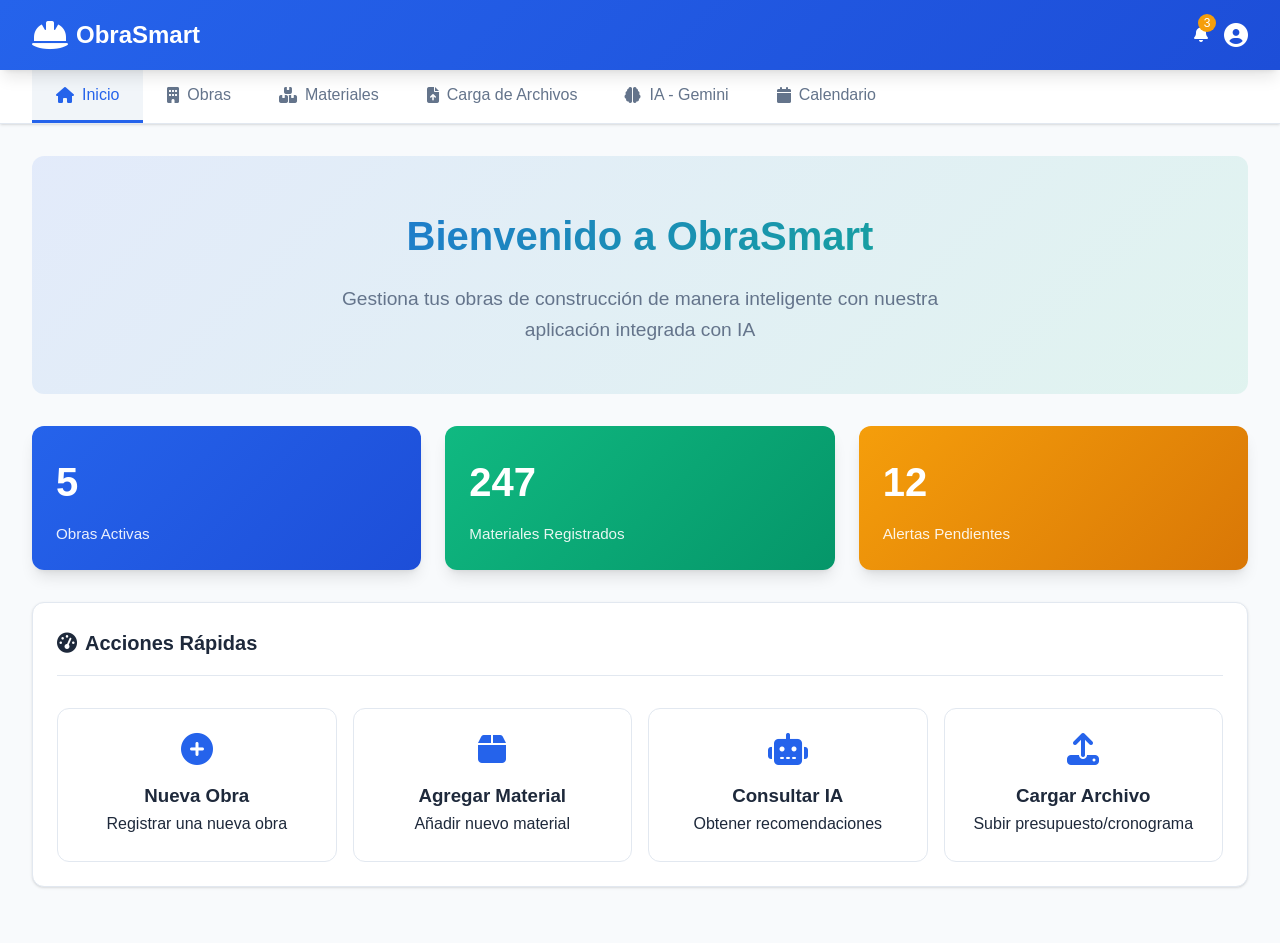
==== index.html @ e62ca856 "Maquetacion" ====
<!DOCTYPE html>
<html lang="es">
<head>
    <meta charset="UTF-8">
    <meta name="viewport" content="width=device-width, initial-scale=1.0">
    <title>ObraSmart - Gestión Inteligente de Inventario</title>
    <link href="https://cdnjs.cloudflare.com/ajax/libs/font-awesome/6.4.0/css/all.min.css" rel="stylesheet">
    <link rel="stylesheet" href="./style.css">
    <style>

    </style>
</head>
<body>
    <!-- Header -->
    <header class="header">
        <div class="header-content">
            <div class="logo">
                <i class="fas fa-hard-hat"></i>
                ObraSmart
            </div>
            <div class="user-menu">
                <div class="notification-badge">
                    <i class="fas fa-bell"></i>
                </div>
                <i class="fas fa-user-circle" style="font-size: 1.5rem;"></i>
            </div>
        </div>
    </header>

    <!-- Navigation -->
    <nav class="nav-container">
        <div class="nav-tabs">
            <button class="nav-tab active" data-tab="inicio">
                <i class="fas fa-home"></i>
                Inicio
            </button>
            <button class="nav-tab" data-tab="obras">
                <i class="fas fa-building"></i>
                Obras
            </button>
            <button class="nav-tab" data-tab="materiales">
                <i class="fas fa-boxes"></i>
                Materiales
            </button>
            <button class="nav-tab" data-tab="archivos">
                <i class="fas fa-file-upload"></i>
                Carga de Archivos
            </button>
            <button class="nav-tab" data-tab="ia">
                <i class="fas fa-brain"></i>
                IA - Gemini
            </button>
            <button class="nav-tab" data-tab="calendario">
                <i class="fas fa-calendar"></i>
                Calendario
            </button>
        </div>
    </nav>

    <!-- Main Content -->
    <main class="main-content">
        <!-- Inicio Tab -->
        <div id="inicio" class="tab-content active">
            <div class="welcome-section">
                <h1 class="welcome-title">Bienvenido a ObraSmart</h1>
                <p class="welcome-subtitle">
                    Gestiona tus obras de construcción de manera inteligente con nuestra aplicación integrada con IA
                </p>
            </div>

            <div class="dashboard-grid">
                <div class="stat-card">
                    <div class="stat-number">5</div>
                    <div class="stat-label">Obras Activas</div>
                </div>
                <div class="stat-card secondary">
                    <div class="stat-number">247</div>
                    <div class="stat-label">Materiales Registrados</div>
                </div>
                <div class="stat-card warning">
                    <div class="stat-number">12</div>
                    <div class="stat-label">Alertas Pendientes</div>
                </div>
            </div>

            <div class="card">
                <div class="card-header">
                    <h2 class="card-title">
                        <i class="fas fa-tachometer-alt"></i>
                        Acciones Rápidas
                    </h2>
                </div>
                <div class="quick-actions">
                    <div class="quick-action" data-action="nueva-obra">
                        <i class="fas fa-plus-circle"></i>
                        <h3>Nueva Obra</h3>
                        <p>Registrar una nueva obra</p>
                    </div>
                    <div class="quick-action" data-action="agregar-material">
                        <i class="fas fa-box"></i>
                        <h3>Agregar Material</h3>
                        <p>Añadir nuevo material</p>
                    </div>
                    <div class="quick-action" data-action="consultar-ia">
                        <i class="fas fa-robot"></i>
                        <h3>Consultar IA</h3>
                        <p>Obtener recomendaciones</p>
                    </div>
                    <div class="quick-action" data-action="cargar-archivo">
                        <i class="fas fa-upload"></i>
                        <h3>Cargar Archivo</h3>
                        <p>Subir presupuesto/cronograma</p>
                    </div>
                </div>
            </div>
        </div>

        <!-- Obras Tab -->
        <div id="obras" class="tab-content">
            <div class="card">
                <div class="card-header">
                    <h2 class="card-title">
                        <i class="fas fa-building"></i>
                        Gestión de Obras
                    </h2>
                    <button class="btn btn-primary">
                        <i class="fas fa-plus"></i>
                        Nueva Obra
                    </button>
                </div>
                
                <div class="form-grid">
                    <div class="form-group">
                        <label class="form-label">Código de Obra</label>
                        <input type="text" class="form-input" placeholder="OB-001">
                    </div>
                    <div class="form-group">
                        <label class="form-label">Nombre de la Obra</label>
                        <input type="text" class="form-input" placeholder="Torre Residencial Central">
                    </div>
                    <div class="form-group">
                        <label class="form-label">Objeto del Contrato</label>
                        <input type="text" class="form-input" placeholder="Construcción edificio residencial">
                    </div>
                    <div class="form-group">
                        <label class="form-label">Valor del Contrato</label>
                        <input type="number" class="form-input" placeholder="500000000">
                    </div>
                    <div class="form-group">
                        <label class="form-label">Duración (días)</label>
                        <input type="number" class="form-input" placeholder="365">
                    </div>
                    <div class="form-group">
                        <label class="form-label">Fecha de Inicio</label>
                        <input type="date" class="form-input">
                    </div>
                </div>

                <div class="table-container">
                    <table class="table">
                        <thead>
                            <tr>
                                <th>Código</th>
                                <th>Nombre</th>
                                <th>Valor</th>
                                <th>Progreso</th>
                                <th>Estado</th>
                                <th>Acciones</th>
                            </tr>
                        </thead>
                        <tbody>
                            <tr>
                                <td>OB-001</td>
                                <td>Torre Residencial Central</td>
                                <td>$500,000,000</td>
                                <td>
                                    <div class="progress-bar">
                                        <div class="progress-fill" style="width: 45%"></div>
                                    </div>
                                    45%
                                </td>
                                <td><span class="badge badge-success">Activa</span></td>
                                <td>
                                    <button class="btn btn-secondary">
                                        <i class="fas fa-eye"></i>
                                    </button>
                                    <button class="btn btn-secondary">
                                        <i class="fas fa-edit"></i>
                                    </button>
                                </td>
                            </tr>
                            <tr>
                                <td>OB-002</td>
                                <td>Centro Comercial Norte</td>
                                <td>$750,000,000</td>
                                <td>
                                    <div class="progress-bar">
                                        <div class="progress-fill" style="width: 78%"></div>
                                    </div>
                                    78%
                                </td>
                                <td><span class="badge badge-success">Activa</span></td>
                                <td>
                                    <button class="btn btn-secondary">
                                        <i class="fas fa-eye"></i>
                                    </button>
                                    <button class="btn btn-secondary">
                                        <i class="fas fa-edit"></i>
                                    </button>
                                </td>
                            </tr>
                        </tbody>
                    </table>
                </div>
            </div>
        </div>

        <!-- Materiales Tab -->
        <div id="materiales" class="tab-content">
            <div class="card">
                <div class="card-header">
                    <h2 class="card-title">
                        <i class="fas fa-boxes"></i>
                        Gestión de Materiales
                    </h2>
                    <button class="btn btn-primary">
                        <i class="fas fa-plus"></i>
                        Nuevo Material
                    </button>
                </div>

                <div class="form-grid">
                    <div class="form-group">
                        <label class="form-label">Código</label>
                        <input type="text" class="form-input" placeholder="MAT-001">
                    </div>
                    <div class="form-group">
                        <label class="form-label">Nombre del Material</label>
                        <input type="text" class="form-input" placeholder="Cemento Portland">
                    </div>
                    <div class="form-group">
                        <label class="form-label">Unidad de Medida</label>
                        <select class="form-input">
                            <option>Seleccionar unidad</option>
                            <option>kg</option>
                            <option>m³</option>
                            <option>m²</option>
                            <option>unidad</option>
                            <option>litro</option>
                        </select>
                    </div>
                    <div class="form-group">
                        <label class="form-label">Precio Unitario</label>
                        <input type="number" class="form-input" placeholder="25000">
                    </div>
                </div>

                <div class="table-container">
                    <table class="table">
                        <thead>
                            <tr>
                                <th>Código</th>
                                <th>Nombre</th>
                                <th>Unidad</th>
                                <th>Precio Unitario</th>
                                <th>Stock</th>
                                <th>Acciones</th>
                            </tr>
                        </thead>
                        <tbody>
                            <tr>
                                <td>MAT-001</td>
                                <td>Cemento Portland</td>
                                <td>kg</td>
                                <td>$25,000</td>
                                <td>500 kg</td>
                                <td>
                                    <button class="btn btn-secondary">
                                        <i class="fas fa-edit"></i>
                                    </button>
                                    <button class="btn btn-secondary">
                                        <i class="fas fa-trash"></i>
                                    </button>
                                </td>
                            </tr>
                            <tr>
                                <td>MAT-002</td>
                                <td>Varilla #4</td>
                                <td>unidad</td>
                                <td>$15,000</td>
                                <td>200 und</td>
                                <td>
                                    <button class="btn btn-secondary">
                                        <i class="fas fa-edit"></i>
                                    </button>
                                    <button class="btn btn-secondary">
                                        <i class="fas fa-trash"></i>
                                    </button>
                                </td>
                            </tr>
                        </tbody>
                    </table>
                </div>
            </div>
        </div>

        <!-- Carga de Archivos Tab -->
        <div id="archivos" class="tab-content">
            <div class="card">
                <div class="card-header">
                    <h2 class="card-title">
                        <i class="fas fa-file-upload"></i>
                        Carga de Archivos
                    </h2>
                </div>

                <div class="form-grid">
                    <div class="card">
                        <h3>Presupuesto</h3>
                        <div class="upload-area" id="presupuesto-upload">
                            <i class="fas fa-file-excel upload-icon"></i>
                            <p>Arrastra aquí tu archivo de presupuesto (Excel/PDF)</p>
                            <p style="font-size: 0.875rem; color: var(--text-secondary);">
                                o haz clic para seleccionar
                            </p>
                            <input type="file" id="presupuesto-file" style="display: none;" accept=".xlsx,.xls,.pdf">
                        </div>
                    </div>

                    <div class="card">
                        <h3>Programación de Actividades</h3>
                        <div class="upload-area" id="programacion-upload">
                            <i class="fas fa-file-alt upload-icon"></i>
                            <p>Arrastra aquí tu cronograma (Excel/PDF)</p>
                            <p style="font-size: 0.875rem; color: var(--text-secondary);">
                                o haz clic para seleccionar
                            </p>
                            <input type="file" id="programacion-file" style="display: none;" accept=".xlsx,.xls,.pdf">
                        </div>
                    </div>
                </div>

                <div class="card">
                    <h3>Archivos Cargados</h3>
                    <div class="table-container">
                        <table class="table">
                            <thead>
                                <tr>
                                    <th>Nombre del Archivo</th>
                                    <th>Tipo</th>
                                    <th>Fecha de Carga</th>
                                    <th>Estado</th>
                                    <th>Acciones</th>
                                </tr>
                            </thead>
                            <tbody>
                                <tr>
                                    <td>presupuesto_torre_central.xlsx</td>
                                    <td>Presupuesto</td>
                                    <td>2025-06-08</td>
                                    <td><span class="badge badge-success">Procesado</span></td>
                                    <td>
                                        <button class="btn btn-secondary">
                                            <i class="fas fa-download"></i>
                                        </button>
                                        <button class="btn btn-secondary">
                                            <i class="fas fa-eye"></i>
                                        </button>
                                    </td>
                                </tr>
                            </tbody>
                        </table>
                    </div>
                </div>
            </div>
        </div>

        <!-- IA Tab -->
        <div id="ia" class="tab-content">
            <div class="card">
                <div class="card-header">
                    <h2 class="card-title">
                        <i class="fas fa-brain"></i>
                        Asistente IA - Gemini
                    </h2>
                </div>

                <div class="form-grid">
                    <div class="card">
                        <h3>Análisis de Presupuesto</h3>
                        <p>La IA analizará tu presupuesto y detectará posibles inconsistencias o mejoras.</p>
                        <button class="btn btn-primary">
                            <i class="fas fa-chart-line"></i>
                            Analizar Presupuesto
                        </button>
                    </div>

                    <div class="card">
                        <h3>Asistente de Logística</h3>
                        <p>Obtén recomendaciones sobre pedidos y gestión de materiales.</p>
                        <button class="btn btn-success">
                            <i class="fas fa-truck"></i>
                            Consultar Logística
                        </button>
                    </div>

                    <div class="card">
                        <h3>Análisis de Riesgos</h3>
                        <p>Identifica posibles riesgos en la programación de tu obra.</p>
<button class="btn btn-warning">
                            <i class="fas fa-exclamation-triangle"></i>
                            Analizar Riesgos
                        </button>
                    </div>
                </div>

                <div class="card">
                    <h3>Chat con IA</h3>
                    <div class="chat-container">
                        <div class="chat-messages" id="chatMessages">
                            <div style="padding: 1rem; text-align: center; color: var(--text-secondary);">
                                ¡Hola! Soy tu asistente de IA. Puedo ayudarte con análisis de presupuestos, 
                                recomendaciones de materiales, optimización de cronogramas y mucho más.
                                ¿En qué puedo ayudarte hoy?
                            </div>
                        </div>
                        <div class="chat-input-container">
                            <input type="text" class="form-input chat-input" 
                                   placeholder="Escribe tu consulta aquí..." 
                                   id="chatInput">
                            <button class="btn btn-primary" id="sendChat">
                                <i class="fas fa-paper-plane"></i>
                            </button>
                        </div>
                    </div>
                </div>
            </div>
        </div>

        <!-- Calendario Tab -->
        <div id="calendario" class="tab-content">
            <div class="card">
                <div class="card-header">
                    <h2 class="card-title">
                        <i class="fas fa-calendar"></i>
                        Calendario de Obras
                    </h2>
                    <div>
                        <button class="btn btn-secondary" id="prevMonth">
                            <i class="fas fa-chevron-left"></i>
                        </button>
                        <span id="currentMonth" style="margin: 0 1rem; font-weight: bold;">
                            Junio 2025
                        </span>
                        <button class="btn btn-secondary" id="nextMonth">
                            <i class="fas fa-chevron-right"></i>
                        </button>
                    </div>
                </div>

                <div class="calendar-grid" id="calendarGrid">
                    <!-- El calendario se generará dinámicamente con JavaScript -->
                </div>

                <div class="card" style="margin-top: 1.5rem;">
                    <h3>Eventos Próximos</h3>
                    <div class="table-container">
                        <table class="table">
                            <thead>
                                <tr>
                                    <th>Fecha</th>
                                    <th>Evento</th>
                                    <th>Obra</th>
                                    <th>Tipo</th>
                                </tr>
                            </thead>
                            <tbody>
                                <tr>
                                    <td>12 Jun 2025</td>
                                    <td>Entrega de materiales</td>
                                    <td>Torre Residencial</td>
                                    <td><span class="badge badge-success">Entrega</span></td>
                                </tr>
                                <tr>
                                    <td>15 Jun 2025</td>
                                    <td>Revisión de calidad</td>
                                    <td>Centro Comercial</td>
                                    <td><span class="badge badge-warning">Inspección</span></td>
                                </tr>
                            </tbody>
                        </table>
                    </div>
                </div>
            </div>
        </div>
    </main>

    <script>
    </script>
</body>
</html>
---- style.css ----
* {
            margin: 0;
            padding: 0;
            box-sizing: border-box;
        }

        :root {
            --primary-color: #2563eb;
            --primary-dark: #1d4ed8;
            --secondary-color: #f59e0b;
            --accent-color: #10b981;
            --background: #f8fafc;
            --surface: #ffffff;
            --surface-hover: #f1f5f9;
            --text-primary: #1e293b;
            --text-secondary: #64748b;
            --border: #e2e8f0;
            --shadow: 0 1px 3px 0 rgb(0 0 0 / 0.1), 0 1px 2px -1px rgb(0 0 0 / 0.1);
            --shadow-lg: 0 10px 15px -3px rgb(0 0 0 / 0.1), 0 4px 6px -4px rgb(0 0 0 / 0.1);
        }

        body {
            font-family: 'Segoe UI', Tahoma, Geneva, Verdana, sans-serif;
            background: var(--background);
            color: var(--text-primary);
            line-height: 1.6;
        }

        /* Header */
        .header {
            background: linear-gradient(135deg, var(--primary-color), var(--primary-dark));
            color: white;
            padding: 1rem 2rem;
            box-shadow: var(--shadow-lg);
            position: sticky;
            top: 0;
            z-index: 100;
        }

        .header-content {
            max-width: 1400px;
            margin: 0 auto;
            display: flex;
            justify-content: space-between;
            align-items: center;
        }

        .logo {
            display: flex;
            align-items: center;
            font-size: 1.5rem;
            font-weight: bold;
        }

        .logo i {
            margin-right: 0.5rem;
            font-size: 2rem;
        }

        .user-menu {
            display: flex;
            align-items: center;
            gap: 1rem;
        }

        .notification-badge {
            position: relative;
            cursor: pointer;
        }

        .notification-badge::after {
            content: '3';
            position: absolute;
            top: -8px;
            right: -8px;
            background: var(--secondary-color);
            color: white;
            border-radius: 50%;
            width: 18px;
            height: 18px;
            font-size: 0.75rem;
            display: flex;
            align-items: center;
            justify-content: center;
        }

        /* Navigation */
        .nav-container {
            background: var(--surface);
            border-bottom: 1px solid var(--border);
            padding: 0 2rem;
            box-shadow: var(--shadow);
        }

        .nav-tabs {
            max-width: 1400px;
            margin: 0 auto;
            display: flex;
            gap: 0;
        }

        .nav-tab {
            padding: 1rem 1.5rem;
            background: none;
            border: none;
            cursor: pointer;
            font-size: 1rem;
            color: var(--text-secondary);
            border-bottom: 3px solid transparent;
            transition: all 0.3s ease;
            display: flex;
            align-items: center;
            gap: 0.5rem;
        }

        .nav-tab:hover {
            background: var(--surface-hover);
            color: var(--primary-color);
        }

        .nav-tab.active {
            color: var(--primary-color);
            border-bottom-color: var(--primary-color);
            background: var(--surface-hover);
        }

        /* Main Content */
        .main-content {
            max-width: 1400px;
            margin: 0 auto;
            padding: 2rem;
        }

        .tab-content {
            display: none;
            animation: fadeIn 0.3s ease-in;
        }

        .tab-content.active {
            display: block;
        }

        @keyframes fadeIn {
            from { opacity: 0; transform: translateY(10px); }
            to { opacity: 1; transform: translateY(0); }
        }

        .card {
            background: var(--surface);
            border-radius: 12px;
            padding: 1.5rem;
            box-shadow: var(--shadow);
            border: 1px solid var(--border);
            margin-bottom: 1.5rem;
        }

        .card-header {
            display: flex;
            justify-content: between;
            align-items: center;
            margin-bottom: 1rem;
            padding-bottom: 1rem;
            border-bottom: 1px solid var(--border);
        }

        .card-title {
            font-size: 1.25rem;
            font-weight: 600;
            color: var(--text-primary);
            display: flex;
            align-items: center;
            gap: 0.5rem;
        }

        .dashboard-grid {
            display: grid;
            grid-template-columns: repeat(auto-fit, minmax(300px, 1fr));
            gap: 1.5rem;
            margin-bottom: 2rem;
        }

        .stat-card {
            background: linear-gradient(135deg, var(--primary-color), var(--primary-dark));
            color: white;
            border-radius: 12px;
            padding: 1.5rem;
            box-shadow: var(--shadow-lg);
        }

        .stat-card.secondary {
            background: linear-gradient(135deg, var(--accent-color), #059669);
        }

        .stat-card.warning {
            background: linear-gradient(135deg, var(--secondary-color), #d97706);
        }

        .stat-number {
            font-size: 2.5rem;
            font-weight: bold;
            margin-bottom: 0.5rem;
        }

        .stat-label {
            opacity: 0.9;
            font-size: 0.95rem;
        }

        .form-grid {
            display: grid;
            grid-template-columns: repeat(auto-fit, minmax(250px, 1fr));
            gap: 1rem;
            margin-bottom: 1.5rem;
        }

        .form-group {
            margin-bottom: 1rem;
        }

        .form-label {
            display: block;
            margin-bottom: 0.5rem;
            font-weight: 500;
            color: var(--text-primary);
        }

        .form-input {
            width: 100%;
            padding: 0.75rem;
            border: 1px solid var(--border);
            border-radius: 8px;
            font-size: 1rem;
            transition: border-color 0.3s ease;
        }

        .form-input:focus {
            outline: none;
            border-color: var(--primary-color);
            box-shadow: 0 0 0 3px rgba(37, 99, 235, 0.1);
        }

        .btn {
            padding: 0.75rem 1.5rem;
            border: none;
            border-radius: 8px;
            font-size: 1rem;
            font-weight: 500;
            cursor: pointer;
            transition: all 0.3s ease;
            display: inline-flex;
            align-items: center;
            gap: 0.5rem;
        }

        .btn-primary {
            background: var(--primary-color);
            color: white;
        }

        .btn-primary:hover {
            background: var(--primary-dark);
            transform: translateY(-1px);
            box-shadow: var(--shadow-lg);
        }

        .btn-secondary {
            background: var(--surface);
            color: var(--text-primary);
            border: 1px solid var(--border);
        }

        .btn-secondary:hover {
            background: var(--surface-hover);
        }

        .btn-success {
            background: var(--accent-color);
            color: white;
        }

        .btn-warning {
            background: var(--secondary-color);
            color: white;
        }

        .table-container {
            overflow-x: auto;
            border-radius: 8px;
            border: 1px solid var(--border);
        }

        .table {
            width: 100%;
            border-collapse: collapse;
            background: var(--surface);
        }

        .table th,
        .table td {
            padding: 1rem;
            text-align: left;
            border-bottom: 1px solid var(--border);
        }

        .table th {
            background: var(--surface-hover);
            font-weight: 600;
            color: var(--text-primary);
        }

        .table tbody tr:hover {
            background: var(--surface-hover);
        }

        .upload-area {
            border: 2px dashed var(--border);
            border-radius: 8px;
            padding: 2rem;
            text-align: center;
            background: var(--surface-hover);
            transition: all 0.3s ease;
            cursor: pointer;
        }

        .upload-area:hover {
            border-color: var(--primary-color);
            background: rgba(37, 99, 235, 0.05);
        }

        .upload-icon {
            font-size: 3rem;
            color: var(--text-secondary);
            margin-bottom: 1rem;
        }

        .chat-container {
            height: 400px;
            display: flex;
            flex-direction: column;
        }

        .chat-messages {
            flex: 1;
            overflow-y: auto;
            padding: 1rem;
            background: var(--surface-hover);
            border-radius: 8px;
            margin-bottom: 1rem;
        }

        .chat-input-container {
            display: flex;
            gap: 0.5rem;
        }

        .chat-input {
            flex: 1;
        }

        .progress-bar {
            width: 100%;
            height: 8px;
            background: var(--border);
            border-radius: 4px;
            overflow: hidden;
            margin: 0.5rem 0;
        }

        .progress-fill {
            height: 100%;
            background: var(--primary-color);
            transition: width 0.3s ease;
        }

        .calendar-grid {
            display: grid;
            grid-template-columns: repeat(7, 1fr);
            gap: 1px;
            background: var(--border);
            border-radius: 8px;
            overflow: hidden;
        }

        .calendar-day {
            background: var(--surface);
            padding: 0.75rem;
            min-height: 80px;
            display: flex;
            flex-direction: column;
            font-size: 0.875rem;
        }

        .calendar-day.other-month {
            background: var(--surface-hover);
            color: var(--text-secondary);
        }

        .calendar-day.today {
            background: var(--primary-color);
            color: white;
        }

        @media (max-width: 768px) {
            .header-content {
                flex-direction: column;
                gap: 1rem;
            }

            .nav-tabs {
                flex-wrap: wrap;
            }

            .main-content {
                padding: 1rem;
            }

            .dashboard-grid {
                grid-template-columns: 1fr;
            }

            .form-grid {
                grid-template-columns: 1fr;
            }
        }

        .welcome-section {
            text-align: center;
            padding: 3rem 0;
            background: linear-gradient(135deg, rgba(37, 99, 235, 0.1), rgba(16, 185, 129, 0.1));
            border-radius: 12px;
            margin-bottom: 2rem;
        }

        .welcome-title {
            font-size: 2.5rem;
            font-weight: bold;
            margin-bottom: 1rem;
            background: linear-gradient(135deg, var(--primary-color), var(--accent-color));
            -webkit-background-clip: text;
            -webkit-text-fill-color: transparent;
            background-clip: text;
        }

        .welcome-subtitle {
            font-size: 1.2rem;
            color: var(--text-secondary);
            max-width: 600px;
            margin: 0 auto;
        }

        .quick-actions {
            display: grid;
            grid-template-columns: repeat(auto-fit, minmax(200px, 1fr));
            gap: 1rem;
            margin-top: 2rem;
        }

        .quick-action {
            background: var(--surface);
            border: 1px solid var(--border);
            border-radius: 12px;
            padding: 1.5rem;
            text-align: center;
            cursor: pointer;
            transition: all 0.3s ease;
        }

        .quick-action:hover {
            transform: translateY(-2px);
            box-shadow: var(--shadow-lg);
            border-color: var(--primary-color);
        }

        .quick-action i {
            font-size: 2rem;
            color: var(--primary-color);
            margin-bottom: 1rem;
        }
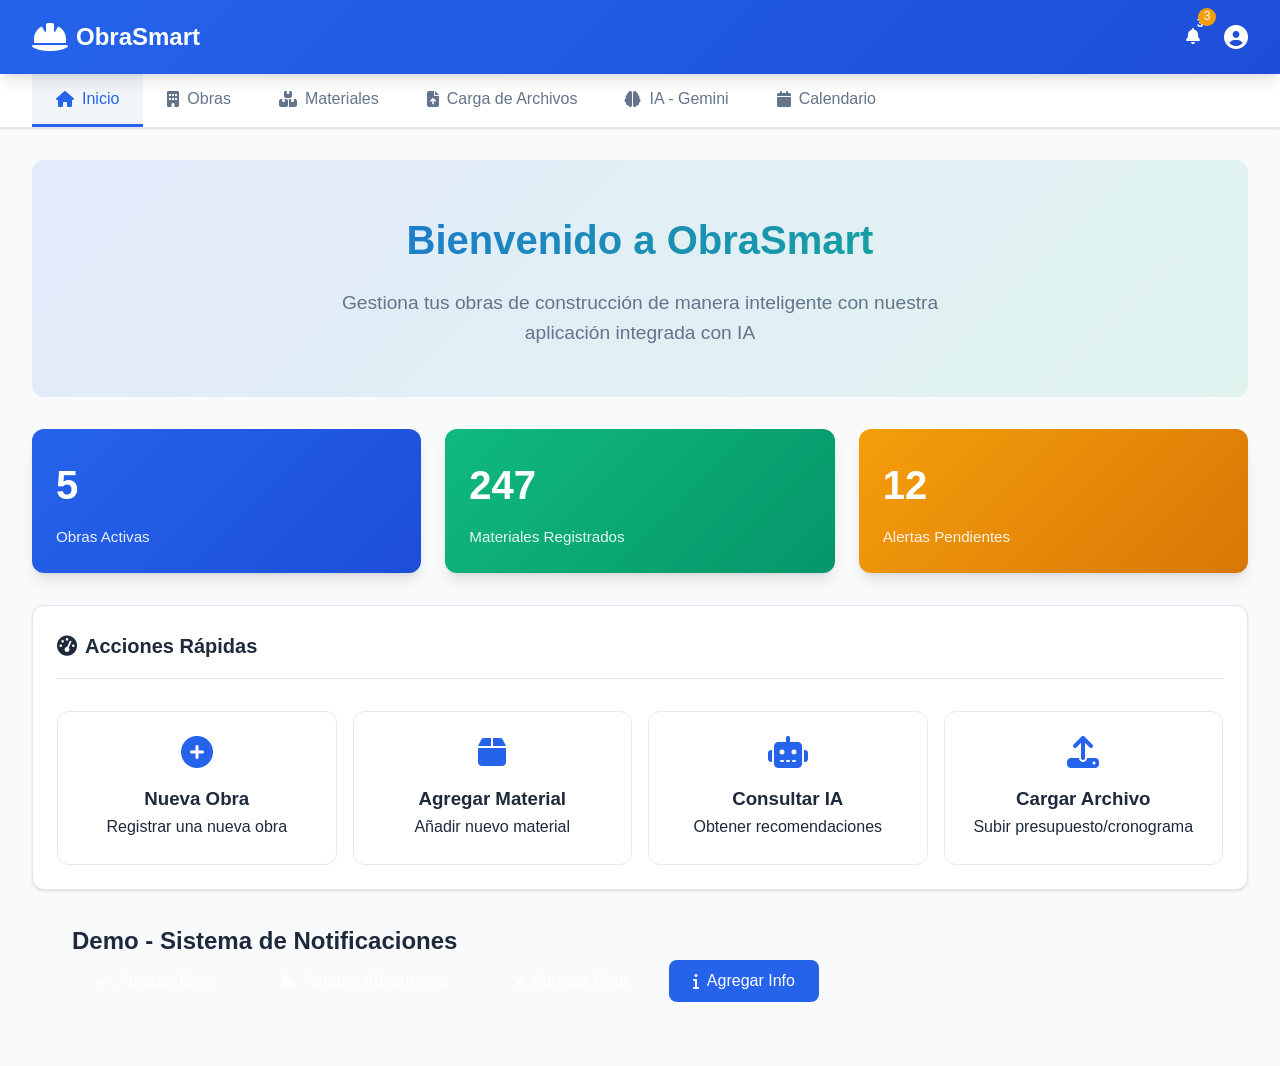
==== commit d1e615d2: "Implementando DataStorage" ====
--- a/index.html
+++ b/index.html
@@ -19,8 +19,42 @@
                 ObraSmart
             </div>
             <div class="user-menu">
-                <div class="notification-badge">
-                    <i class="fas fa-bell"></i>
+                <div class="notification-container">
+                    <div class="notification-badge" id="notificationBadge">
+                        <i class="fas fa-bell"></i>
+                        <div class="notification-count" id="notificationCount">3</div>
+                    </div>
+                    
+                    <!-- Panel de Notificaciones -->
+                    <div class="notification-panel" id="notificationPanel">
+                        <div class="notification-header">
+                            <div class="notification-title">Notificaciones</div>
+                            <div class="notification-actions">
+                                <button class="btn-icon" id="markAllRead" title="Marcar todas como leídas">
+                                    <i class="fas fa-check-double"></i>
+                                </button>
+                                <button class="btn-icon" id="clearAll" title="Limpiar todas">
+                                    <i class="fas fa-trash"></i>
+                                </button>
+                            </div>
+                        </div>
+                        
+                        <div class="notification-filters">
+                            <div class="filter-chip active" data-filter="all">Todas</div>
+                            <div class="filter-chip" data-filter="unread">Sin leer</div>
+                            <div class="filter-chip" data-filter="success">Éxito</div>
+                            <div class="filter-chip" data-filter="warning">Advertencias</div>
+                            <div class="filter-chip" data-filter="error">Errores</div>
+                        </div>
+                        
+                        <div class="notification-list" id="notificationList">
+                            <!-- Las notificaciones se cargarán aquí dinámicamente -->
+                        </div>
+                        
+                        <div class="notification-footer">
+                            <button class="btn-link" id="viewHistory">Ver historial completo</button>
+                        </div>
+                    </div>
                 </div>
                 <i class="fas fa-user-circle" style="font-size: 1.5rem;"></i>
             </div>
@@ -493,9 +527,26 @@
                 </div>
             </div>
         </div>
+            <div class="demo-container">
+        <h2>Demo - Sistema de Notificaciones</h2>
+        <div class="demo-actions">
+            <button class="btn btn-success" onclick="addNotification('success')">
+                <i class="fas fa-check"></i> Agregar Éxito
+            </button>
+            <button class="btn btn-warning" onclick="addNotification('warning')">
+                <i class="fas fa-exclamation-triangle"></i> Agregar Advertencia
+            </button>
+            <button class="btn btn-danger" onclick="addNotification('error')">
+                <i class="fas fa-times"></i> Agregar Error
+            </button>
+            <button class="btn btn-primary" onclick="addNotification('info')">
+                <i class="fas fa-info"></i> Agregar Info
+            </button>
+        </div>
+    </div>
     </main>
 
-    <script>
+    <script src="app.js">
     </script>
 </body>
 </html>
--- a/style.css
+++ b/style.css
@@ -475,4 +475,324 @@
             font-size: 2rem;
             color: var(--primary-color);
             margin-bottom: 1rem;
+        }
+        .notification-container {
+            position: relative;
+        }
+
+        .notification-badge {
+            position: relative;
+            cursor: pointer;
+            padding: 0.5rem;
+            border-radius: 50%;
+            transition: background-color 0.3s ease;
+        }
+
+        .notification-badge:hover {
+            background-color: rgba(255, 255, 255, 0.1);
+        }
+
+        .notification-count {
+            position: absolute;
+            top: -2px;
+            right: -2px;
+            background: var(--error-color);
+            color: white;
+            border-radius: 50%;
+            width: 20px;
+            height: 20px;
+            font-size: 0.75rem;
+            display: flex;
+            align-items: center;
+            justify-content: center;
+            font-weight: bold;
+            min-width: 20px;
+            animation: pulse 2s infinite;
+        }
+
+        @keyframes pulse {
+            0% { transform: scale(1); }
+            50% { transform: scale(1.1); }
+            100% { transform: scale(1); }
+        }
+
+        .notification-count.hidden {
+            display: none;
+        }
+
+        /* Panel de Notificaciones */
+        .notification-panel {
+            position: absolute;
+            top: 100%;
+            right: 0;
+            width: 400px;
+            max-height: 500px;
+            background: var(--surface);
+            border-radius: 12px;
+            box-shadow: var(--shadow-lg);
+            border: 1px solid var(--border);
+            z-index: 1000;
+            opacity: 0;
+            visibility: hidden;
+            transform: translateY(-10px);
+            transition: all 0.3s ease;
+            margin-top: 0.5rem;
+        }
+
+        .notification-panel.show {
+            opacity: 1;
+            visibility: visible;
+            transform: translateY(0);
+        }
+
+        .notification-header {
+            padding: 1rem 1.5rem;
+            border-bottom: 1px solid var(--border);
+            display: flex;
+            justify-content: space-between;
+            align-items: center;
+        }
+
+        .notification-title {
+            font-size: 1.1rem;
+            font-weight: 600;
+            color: var(--text-primary);
+        }
+
+        .notification-actions {
+            display: flex;
+            gap: 0.5rem;
+        }
+
+        .btn-icon {
+            padding: 0.5rem;
+            background: none;
+            border: none;
+            border-radius: 6px;
+            cursor: pointer;
+            color: var(--text-secondary);
+            transition: all 0.3s ease;
+        }
+
+        .btn-icon:hover {
+            background: var(--surface-hover);
+            color: var(--primary-color);
+        }
+
+        .notification-list {
+            max-height: 400px;
+            overflow-y: auto;
+        }
+
+        .notification-item {
+            padding: 1rem 1.5rem;
+            border-bottom: 1px solid var(--border);
+            cursor: pointer;
+            transition: background-color 0.3s ease;
+            position: relative;
+        }
+
+        .notification-item:hover {
+            background: var(--surface-hover);
+        }
+
+        .notification-item:last-child {
+            border-bottom: none;
+        }
+
+        .notification-item.unread {
+            background: rgba(37, 99, 235, 0.05);
+            border-left: 4px solid var(--primary-color);
+        }
+
+        .notification-content {
+            display: flex;
+            align-items: flex-start;
+            gap: 1rem;
+        }
+
+        .notification-icon {
+            width: 40px;
+            height: 40px;
+            border-radius: 50%;
+            display: flex;
+            align-items: center;
+            justify-content: center;
+            flex-shrink: 0;
+        }
+
+        .notification-icon.success {
+            background: rgba(16, 185, 129, 0.1);
+            color: var(--success-color);
+        }
+
+        .notification-icon.warning {
+            background: rgba(245, 158, 11, 0.1);
+            color: var(--warning-color);
+        }
+
+        .notification-icon.error {
+            background: rgba(239, 68, 68, 0.1);
+            color: var(--error-color);
+        }
+
+        .notification-icon.info {
+            background: rgba(59, 130, 246, 0.1);
+            color: var(--info-color);
+        }
+
+        .notification-details {
+            flex: 1;
+        }
+
+        .notification-message {
+            font-weight: 500;
+            color: var(--text-primary);
+            margin-bottom: 0.25rem;
+        }
+
+        .notification-description {
+            font-size: 0.875rem;
+            color: var(--text-secondary);
+            margin-bottom: 0.5rem;
+        }
+
+        .notification-meta {
+            display: flex;
+            justify-content: space-between;
+            align-items: center;
+            font-size: 0.75rem;
+            color: var(--text-secondary);
+        }
+
+        .notification-time {
+            display: flex;
+            align-items: center;
+            gap: 0.25rem;
+        }
+
+        .notification-footer {
+            padding: 1rem 1.5rem;
+            border-top: 1px solid var(--border);
+            text-align: center;
+        }
+
+        .btn-link {
+            background: none;
+            border: none;
+            color: var(--primary-color);
+            cursor: pointer;
+            font-size: 0.875rem;
+            text-decoration: none;
+            padding: 0.5rem 1rem;
+            border-radius: 6px;
+            transition: background-color 0.3s ease;
+        }
+
+        .btn-link:hover {
+            background: var(--surface-hover);
+        }
+
+        .empty-state {
+            text-align: center;
+            padding: 3rem 1.5rem;
+            color: var(--text-secondary);
+        }
+
+        .empty-state i {
+            font-size: 3rem;
+            margin-bottom: 1rem;
+            opacity: 0.5;
+        }
+
+        /* Filtros */
+        .notification-filters {
+            padding: 1rem 1.5rem;
+            border-bottom: 1px solid var(--border);
+            display: flex;
+            gap: 0.5rem;
+            flex-wrap: wrap;
+        }
+
+        .filter-chip {
+            padding: 0.375rem 0.75rem;
+            background: var(--surface-hover);
+            border: 1px solid var(--border);
+            border-radius: 20px;
+            font-size: 0.75rem;
+            cursor: pointer;
+            transition: all 0.3s ease;
+        }
+
+        .filter-chip:hover {
+            background: var(--primary-color);
+            color: white;
+            border-color: var(--primary-color);
+        }
+
+        .filter-chip.active {
+            background: var(--primary-color);
+            color: white;
+            border-color: var(--primary-color);
+        }
+
+        /* Responsive */
+        @media (max-width: 768px) {
+            .notification-panel {
+                width: 350px;
+                right: -50px;
+            }
+        }
+
+        @media (max-width: 480px) {
+            .notification-panel {
+                width: 300px;
+                right: -100px;
+            }
+        }
+
+        /* Demo styles */
+        .demo-container {
+            max-width: 1200px;
+            margin: 2rem auto;
+            padding: 0 2rem;
+        }
+
+        .demo-actions {
+            display: flex;
+            gap: 1rem;
+            margin-bottom: 2rem;
+        }
+
+        .btn {
+            padding: 0.75rem 1.5rem;
+            border: none;
+            border-radius: 8px;
+            font-size: 1rem;
+            font-weight: 500;
+            cursor: pointer;
+            transition: all 0.3s ease;
+            display: inline-flex;
+            align-items: center;
+            gap: 0.5rem;
+        }
+
+        .btn-primary {
+            background: var(--primary-color);
+            color: white;
+        }
+
+        .btn-success {
+            background: var(--success-color);
+            color: white;
+        }
+
+        .btn-warning {
+            background: var(--warning-color);
+            color: white;
+        }
+
+        .btn-danger {
+            background: var(--error-color);
+            color: white;
         }
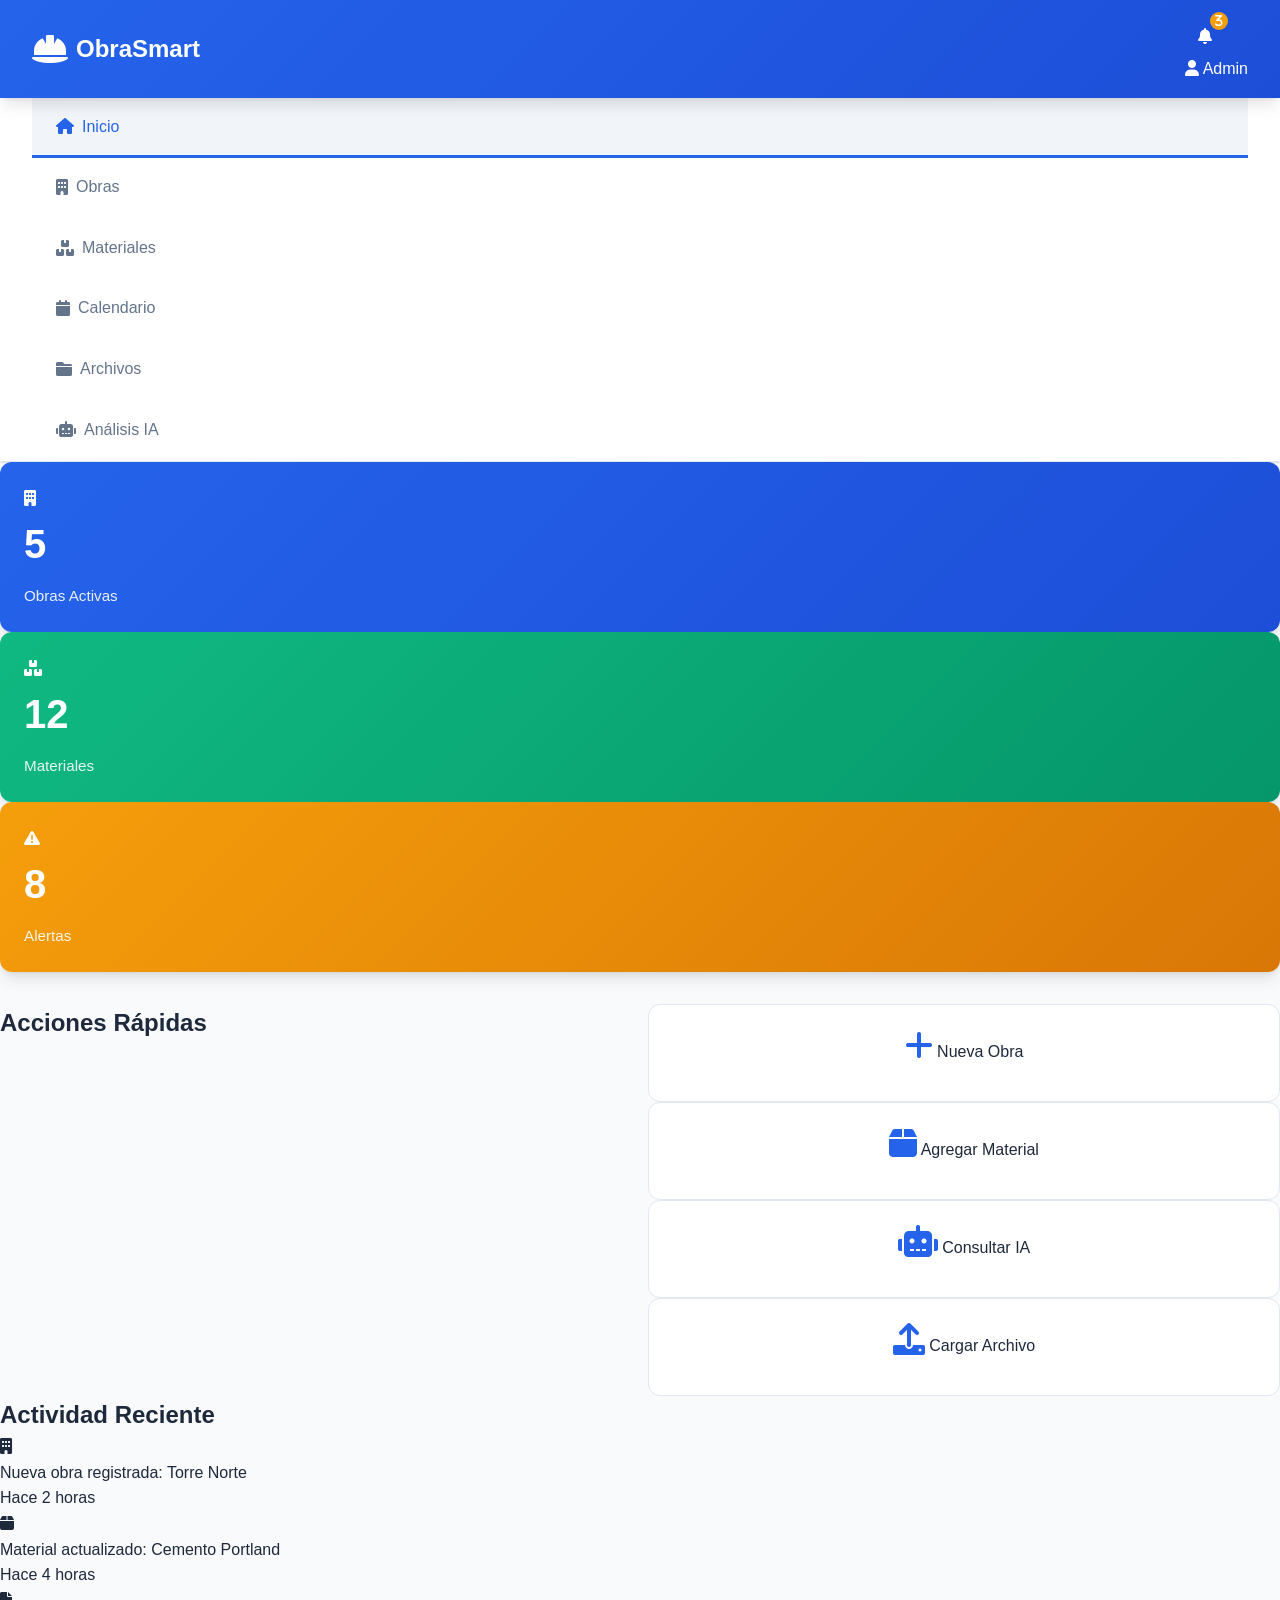
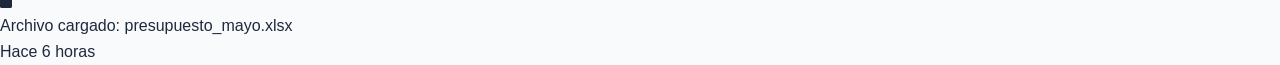
==== commit f711fab6: "Estructura de carpetas fix" ====
--- a/index.html
+++ b/index.html
@@ -3,12 +3,9 @@
 <head>
     <meta charset="UTF-8">
     <meta name="viewport" content="width=device-width, initial-scale=1.0">
-    <title>ObraSmart - Gestión Inteligente de Inventario</title>
-    <link href="https://cdnjs.cloudflare.com/ajax/libs/font-awesome/6.4.0/css/all.min.css" rel="stylesheet">
-    <link rel="stylesheet" href="./style.css">
-    <style>
-
-    </style>
+    <title>ObraSmart - Gestión Inteligente de Obras</title>
+    <link rel="stylesheet" href="https://cdnjs.cloudflare.com/ajax/libs/font-awesome/6.0.0/css/all.min.css">
+    <link rel="stylesheet" href="style.css">
 </head>
 <body>
     <!-- Header -->
@@ -16,134 +13,134 @@
         <div class="header-content">
             <div class="logo">
                 <i class="fas fa-hard-hat"></i>
-                ObraSmart
-            </div>
-            <div class="user-menu">
-                <div class="notification-container">
-                    <div class="notification-badge" id="notificationBadge">
-                        <i class="fas fa-bell"></i>
-                        <div class="notification-count" id="notificationCount">3</div>
-                    </div>
-                    
-                    <!-- Panel de Notificaciones -->
-                    <div class="notification-panel" id="notificationPanel">
-                        <div class="notification-header">
-                            <div class="notification-title">Notificaciones</div>
-                            <div class="notification-actions">
-                                <button class="btn-icon" id="markAllRead" title="Marcar todas como leídas">
-                                    <i class="fas fa-check-double"></i>
-                                </button>
-                                <button class="btn-icon" id="clearAll" title="Limpiar todas">
-                                    <i class="fas fa-trash"></i>
-                                </button>
-                            </div>
-                        </div>
-                        
-                        <div class="notification-filters">
-                            <div class="filter-chip active" data-filter="all">Todas</div>
-                            <div class="filter-chip" data-filter="unread">Sin leer</div>
-                            <div class="filter-chip" data-filter="success">Éxito</div>
-                            <div class="filter-chip" data-filter="warning">Advertencias</div>
-                            <div class="filter-chip" data-filter="error">Errores</div>
-                        </div>
-                        
-                        <div class="notification-list" id="notificationList">
-                            <!-- Las notificaciones se cargarán aquí dinámicamente -->
-                        </div>
-                        
-                        <div class="notification-footer">
-                            <button class="btn-link" id="viewHistory">Ver historial completo</button>
-                        </div>
-                    </div>
-                </div>
-                <i class="fas fa-user-circle" style="font-size: 1.5rem;"></i>
+                <span>ObraSmart</span>
+            </div>
+            <div class="header-actions">
+                <div class="notification-icon">
+                    <i class="fas fa-bell notification-badge"></i>
+                </div>
+                <div class="user-profile">
+                    <i class="fas fa-user"></i>
+                    <span>Admin</span>
+                </div>
             </div>
         </div>
     </header>
 
     <!-- Navigation -->
-    <nav class="nav-container">
-        <div class="nav-tabs">
-            <button class="nav-tab active" data-tab="inicio">
+    <nav class="nav">
+        <div class="nav-container">
+            <div class="nav-tab active" data-tab="inicio">
                 <i class="fas fa-home"></i>
-                Inicio
-            </button>
-            <button class="nav-tab" data-tab="obras">
+                <span>Inicio</span>
+            </div>
+            <div class="nav-tab" data-tab="obras">
                 <i class="fas fa-building"></i>
-                Obras
-            </button>
-            <button class="nav-tab" data-tab="materiales">
+                <span>Obras</span>
+            </div>
+            <div class="nav-tab" data-tab="materiales">
                 <i class="fas fa-boxes"></i>
-                Materiales
-            </button>
-            <button class="nav-tab" data-tab="archivos">
-                <i class="fas fa-file-upload"></i>
-                Carga de Archivos
-            </button>
-            <button class="nav-tab" data-tab="ia">
-                <i class="fas fa-brain"></i>
-                IA - Gemini
-            </button>
-            <button class="nav-tab" data-tab="calendario">
+                <span>Materiales</span>
+            </div>
+            <div class="nav-tab" data-tab="calendario">
                 <i class="fas fa-calendar"></i>
-                Calendario
-            </button>
+                <span>Calendario</span>
+            </div>
+            <div class="nav-tab" data-tab="archivos">
+                <i class="fas fa-folder"></i>
+                <span>Archivos</span>
+            </div>
+            <div class="nav-tab" data-tab="ia">
+                <i class="fas fa-robot"></i>
+                <span>Análisis IA</span>
+            </div>
         </div>
     </nav>
 
     <!-- Main Content -->
-    <main class="main-content">
+    <main class="main">
         <!-- Inicio Tab -->
         <div id="inicio" class="tab-content active">
-            <div class="welcome-section">
-                <h1 class="welcome-title">Bienvenido a ObraSmart</h1>
-                <p class="welcome-subtitle">
-                    Gestiona tus obras de construcción de manera inteligente con nuestra aplicación integrada con IA
-                </p>
-            </div>
-
-            <div class="dashboard-grid">
-                <div class="stat-card">
-                    <div class="stat-number">5</div>
-                    <div class="stat-label">Obras Activas</div>
-                </div>
-                <div class="stat-card secondary">
-                    <div class="stat-number">247</div>
-                    <div class="stat-label">Materiales Registrados</div>
-                </div>
-                <div class="stat-card warning">
-                    <div class="stat-number">12</div>
-                    <div class="stat-label">Alertas Pendientes</div>
-                </div>
-            </div>
-
-            <div class="card">
-                <div class="card-header">
-                    <h2 class="card-title">
-                        <i class="fas fa-tachometer-alt"></i>
-                        Acciones Rápidas
-                    </h2>
-                </div>
+            <div class="dashboard">
+                <!-- Stats Cards -->
+                <div class="stats-grid">
+                    <div class="stat-card primary">
+                        <div class="stat-icon">
+                            <i class="fas fa-building"></i>
+                        </div>
+                        <div class="stat-content">
+                            <h3 class="stat-number">5</h3>
+                            <p class="stat-label">Obras Activas</p>
+                        </div>
+                    </div>
+                    <div class="stat-card secondary">
+                        <div class="stat-icon">
+                            <i class="fas fa-boxes"></i>
+                        </div>
+                        <div class="stat-content">
+                            <h3 class="stat-number">12</h3>
+                            <p class="stat-label">Materiales</p>
+                        </div>
+                    </div>
+                    <div class="stat-card warning">
+                        <div class="stat-icon">
+                            <i class="fas fa-exclamation-triangle"></i>
+                        </div>
+                        <div class="stat-content">
+                            <h3 class="stat-number">8</h3>
+                            <p class="stat-label">Alertas</p>
+                        </div>
+                    </div>
+                </div>
+
+                <!-- Quick Actions -->
                 <div class="quick-actions">
-                    <div class="quick-action" data-action="nueva-obra">
-                        <i class="fas fa-plus-circle"></i>
-                        <h3>Nueva Obra</h3>
-                        <p>Registrar una nueva obra</p>
-                    </div>
-                    <div class="quick-action" data-action="agregar-material">
-                        <i class="fas fa-box"></i>
-                        <h3>Agregar Material</h3>
-                        <p>Añadir nuevo material</p>
-                    </div>
-                    <div class="quick-action" data-action="consultar-ia">
-                        <i class="fas fa-robot"></i>
-                        <h3>Consultar IA</h3>
-                        <p>Obtener recomendaciones</p>
-                    </div>
-                    <div class="quick-action" data-action="cargar-archivo">
-                        <i class="fas fa-upload"></i>
-                        <h3>Cargar Archivo</h3>
-                        <p>Subir presupuesto/cronograma</p>
+                    <h2>Acciones Rápidas</h2>
+                    <div class="quick-actions-grid">
+                        <div class="quick-action" data-action="nueva-obra">
+                            <i class="fas fa-plus"></i>
+                            <span>Nueva Obra</span>
+                        </div>
+                        <div class="quick-action" data-action="agregar-material">
+                            <i class="fas fa-box"></i>
+                            <span>Agregar Material</span>
+                        </div>
+                        <div class="quick-action" data-action="consultar-ia">
+                            <i class="fas fa-robot"></i>
+                            <span>Consultar IA</span>
+                        </div>
+                        <div class="quick-action" data-action="cargar-archivo">
+                            <i class="fas fa-upload"></i>
+                            <span>Cargar Archivo</span>
+                        </div>
+                    </div>
+                </div>
+
+                <!-- Recent Activity -->
+                <div class="recent-activity">
+                    <h2>Actividad Reciente</h2>
+                    <div class="activity-list">
+                        <div class="activity-item">
+                            <i class="fas fa-building activity-icon"></i>
+                            <div class="activity-content">
+                                <p>Nueva obra registrada: Torre Norte</p>
+                                <span class="activity-time">Hace 2 horas</span>
+                            </div>
+                        </div>
+                        <div class="activity-item">
+                            <i class="fas fa-box activity-icon"></i>
+                            <div class="activity-content">
+                                <p>Material actualizado: Cemento Portland</p>
+                                <span class="activity-time">Hace 4 horas</span>
+                            </div>
+                        </div>
+                        <div class="activity-item">
+                            <i class="fas fa-file activity-icon"></i>
+                            <div class="activity-content">
+                                <p>Archivo cargado: presupuesto_mayo.xlsx</p>
+                                <span class="activity-time">Hace 6 horas</span>
+                            </div>
+                        </div>
                     </div>
                 </div>
             </div>
@@ -151,97 +148,211 @@
 
         <!-- Obras Tab -->
         <div id="obras" class="tab-content">
-            <div class="card">
-                <div class="card-header">
-                    <h2 class="card-title">
-                        <i class="fas fa-building"></i>
-                        Gestión de Obras
-                    </h2>
-                    <button class="btn btn-primary">
-                        <i class="fas fa-plus"></i>
-                        Nueva Obra
-                    </button>
-                </div>
-                
+            <div class="section-header">
+                <h2>Gestión de Obras</h2>
+                <p>Administra todas las obras del proyecto</p>
+            </div>
+
+            <!-- Obra Form -->
+            <div class="form-container">
+                <h3>Registrar Nueva Obra</h3>
                 <div class="form-grid">
-                    <div class="form-group">
-                        <label class="form-label">Código de Obra</label>
-                        <input type="text" class="form-input" placeholder="OB-001">
-                    </div>
-                    <div class="form-group">
-                        <label class="form-label">Nombre de la Obra</label>
-                        <input type="text" class="form-input" placeholder="Torre Residencial Central">
-                    </div>
-                    <div class="form-group">
-                        <label class="form-label">Objeto del Contrato</label>
-                        <input type="text" class="form-input" placeholder="Construcción edificio residencial">
-                    </div>
-                    <div class="form-group">
-                        <label class="form-label">Valor del Contrato</label>
-                        <input type="number" class="form-input" placeholder="500000000">
-                    </div>
-                    <div class="form-group">
-                        <label class="form-label">Duración (días)</label>
-                        <input type="number" class="form-input" placeholder="365">
-                    </div>
-                    <div class="form-group">
-                        <label class="form-label">Fecha de Inicio</label>
-                        <input type="date" class="form-input">
-                    </div>
-                </div>
-
+                    <input type="text" class="form-input" placeholder="Código de obra">
+                    <input type="text" class="form-input" placeholder="Nombre de la obra">
+                    <input type="text" class="form-input" placeholder="Objeto contractual">
+                    <input type="number" class="form-input" placeholder="Valor del contrato">
+                    <input type="number" class="form-input" placeholder="Duración (días)">
+                    <input type="date" class="form-input" placeholder="Fecha de inicio">
+                </div>
+                <button class="btn btn-primary">
+                    <i class="fas fa-plus"></i>
+                    Registrar Obra
+                </button>
+            </div>
+
+            <!-- Obras Table -->
+            <div class="table-container">
+                <table class="table">
+                    <thead>
+                        <tr>
+                            <th>Código</th>
+                            <th>Nombre</th>
+                            <th>Valor</th>
+                            <th>Progreso</th>
+                            <th>Estado</th>
+                            <th>Acciones</th>
+                        </tr>
+                    </thead>
+                    <tbody>
+                        <tr>
+                            <td>OB-001</td>
+                            <td>Torre Residencial Central</td>
+                            <td>$500,000,000</td>
+                            <td>
+                                <div class="progress-bar">
+                                    <div class="progress-fill" style="width: 45%"></div>
+                                </div>
+                                45%
+                            </td>
+                            <td><span class="badge badge-success">Activa</span></td>
+                            <td>
+                                <button class="btn btn-secondary">
+                                    <i class="fas fa-eye"></i>
+                                </button>
+                                <button class="btn btn-secondary">
+                                    <i class="fas fa-edit"></i>
+                                </button>
+                            </td>
+                        </tr>
+                        <tr>
+                            <td>OB-002</td>
+                            <td>Centro Comercial Norte</td>
+                            <td>$750,000,000</td>
+                            <td>
+                                <div class="progress-bar">
+                                    <div class="progress-fill" style="width: 78%"></div>
+                                </div>
+                                78%
+                            </td>
+                            <td><span class="badge badge-success">Activa</span></td>
+                            <td>
+                                <button class="btn btn-secondary">
+                                    <i class="fas fa-eye"></i>
+                                </button>
+                                <button class="btn btn-secondary">
+                                    <i class="fas fa-edit"></i>
+                                </button>
+                            </td>
+                        </tr>
+                    </tbody>
+                </table>
+            </div>
+        </div>
+
+        <!-- Materiales Tab -->
+        <div id="materiales" class="tab-content">
+            <div class="section-header">
+                <h2>Gestión de Materiales</h2>
+                <p>Control de inventario y materiales</p>
+            </div>
+
+            <!-- Material Form -->
+            <div class="form-container">
+                <h3>Registrar Nuevo Material</h3>
+                <div class="form-grid">
+                    <input type="text" class="form-input" placeholder="Código del material">
+                    <input type="text" class="form-input" placeholder="Nombre del material">
+                    <select class="form-input">
+                        <option>Seleccionar unidad</option>
+                        <option>kg</option>
+                        <option>m³</option>
+                        <option>unidad</option>
+                        <option>m²</option>
+                        <option>litro</option>
+                    </select>
+                    <input type="number" class="form-input" placeholder="Precio unitario">
+                </div>
+                <button class="btn btn-primary">
+                    <i class="fas fa-plus"></i>
+                    Registrar Material
+                </button>
+            </div>
+
+            <!-- Materiales Table -->
+            <div class="table-container">
+                <table class="table">
+                    <thead>
+                        <tr>
+                            <th>Código</th>
+                            <th>Material</th>
+                            <th>Unidad</th>
+                            <th>Precio</th>
+                            <th>Stock</th>
+                            <th>Acciones</th>
+                        </tr>
+                    </thead>
+                    <tbody>
+                        <tr>
+                            <td>MAT-001</td>
+                            <td>Cemento Portland</td>
+                            <td>kg</td>
+                            <td>$25,000</td>
+                            <td>500 kg</td>
+                            <td>
+                                <button class="btn btn-secondary">
+                                    <i class="fas fa-edit"></i>
+                                </button>
+                                <button class="btn btn-secondary">
+                                    <i class="fas fa-trash"></i>
+                                </button>
+                            </td>
+                        </tr>
+                        <tr>
+                            <td>MAT-002</td>
+                            <td>Varilla #4</td>
+                            <td>unidad</td>
+                            <td>$15,000</td>
+                            <td>200 unidad</td>
+                            <td>
+                                <button class="btn btn-secondary">
+                                    <i class="fas fa-edit"></i>
+                                </button>
+                                <button class="btn btn-secondary">
+                                    <i class="fas fa-trash"></i>
+                                </button>
+                            </td>
+                        </tr>
+                    </tbody>
+                </table>
+            </div>
+        </div>
+
+        <!-- Calendario Tab -->
+        <div id="calendario" class="tab-content">
+            <div class="section-header">
+                <h2>Calendario de Obras</h2>
+                <p>Programación y eventos importantes</p>
+            </div>
+
+            <!-- Calendar -->
+            <div class="calendar-container">
+                <div class="calendar-header">
+                    <button id="prevMonth" class="btn btn-secondary">
+                        <i class="fas fa-chevron-left"></i>
+                    </button>
+                    <h3 id="currentMonth">Junio 2025</h3>
+                    <button id="nextMonth" class="btn btn-secondary">
+                        <i class="fas fa-chevron-right"></i>
+                    </button>
+                </div>
+                <div id="calendarGrid" class="calendar-grid"></div>
+            </div>
+
+            <!-- Eventos próximos -->
+            <div class="upcoming-events">
+                <h3>Eventos Próximos</h3>
                 <div class="table-container">
                     <table class="table">
                         <thead>
                             <tr>
-                                <th>Código</th>
-                                <th>Nombre</th>
-                                <th>Valor</th>
-                                <th>Progreso</th>
-                                <th>Estado</th>
-                                <th>Acciones</th>
+                                <th>Fecha</th>
+                                <th>Evento</th>
+                                <th>Obra</th>
+                                <th>Tipo</th>
                             </tr>
                         </thead>
                         <tbody>
                             <tr>
-                                <td>OB-001</td>
-                                <td>Torre Residencial Central</td>
-                                <td>$500,000,000</td>
-                                <td>
-                                    <div class="progress-bar">
-                                        <div class="progress-fill" style="width: 45%"></div>
-                                    </div>
-                                    45%
-                                </td>
-                                <td><span class="badge badge-success">Activa</span></td>
-                                <td>
-                                    <button class="btn btn-secondary">
-                                        <i class="fas fa-eye"></i>
-                                    </button>
-                                    <button class="btn btn-secondary">
-                                        <i class="fas fa-edit"></i>
-                                    </button>
-                                </td>
+                                <td>2025-06-12</td>
+                                <td>Entrega de materiales</td>
+                                <td>Torre Residencial</td>
+                                <td><span class="badge badge-success">Entrega</span></td>
                             </tr>
                             <tr>
-                                <td>OB-002</td>
-                                <td>Centro Comercial Norte</td>
-                                <td>$750,000,000</td>
-                                <td>
-                                    <div class="progress-bar">
-                                        <div class="progress-fill" style="width: 78%"></div>
-                                    </div>
-                                    78%
-                                </td>
-                                <td><span class="badge badge-success">Activa</span></td>
-                                <td>
-                                    <button class="btn btn-secondary">
-                                        <i class="fas fa-eye"></i>
-                                    </button>
-                                    <button class="btn btn-secondary">
-                                        <i class="fas fa-edit"></i>
-                                    </button>
-                                </td>
+                                <td>2025-06-15</td>
+                                <td>Revisión de calidad</td>
+                                <td>Centro Comercial</td>
+                                <td><span class="badge badge-warning">Inspección</span></td>
                             </tr>
                         </tbody>
                     </table>
@@ -249,304 +360,126 @@
             </div>
         </div>
 
-        <!-- Materiales Tab -->
-        <div id="materiales" class="tab-content">
-            <div class="card">
-                <div class="card-header">
-                    <h2 class="card-title">
-                        <i class="fas fa-boxes"></i>
-                        Gestión de Materiales
-                    </h2>
-                    <button class="btn btn-primary">
-                        <i class="fas fa-plus"></i>
-                        Nuevo Material
-                    </button>
-                </div>
-
-                <div class="form-grid">
-                    <div class="form-group">
-                        <label class="form-label">Código</label>
-                        <input type="text" class="form-input" placeholder="MAT-001">
-                    </div>
-                    <div class="form-group">
-                        <label class="form-label">Nombre del Material</label>
-                        <input type="text" class="form-input" placeholder="Cemento Portland">
-                    </div>
-                    <div class="form-group">
-                        <label class="form-label">Unidad de Medida</label>
-                        <select class="form-input">
-                            <option>Seleccionar unidad</option>
-                            <option>kg</option>
-                            <option>m³</option>
-                            <option>m²</option>
-                            <option>unidad</option>
-                            <option>litro</option>
-                        </select>
-                    </div>
-                    <div class="form-group">
-                        <label class="form-label">Precio Unitario</label>
-                        <input type="number" class="form-input" placeholder="25000">
-                    </div>
-                </div>
-
-                <div class="table-container">
-                    <table class="table">
-                        <thead>
-                            <tr>
-                                <th>Código</th>
-                                <th>Nombre</th>
-                                <th>Unidad</th>
-                                <th>Precio Unitario</th>
-                                <th>Stock</th>
-                                <th>Acciones</th>
-                            </tr>
-                        </thead>
-                        <tbody>
-                            <tr>
-                                <td>MAT-001</td>
-                                <td>Cemento Portland</td>
-                                <td>kg</td>
-                                <td>$25,000</td>
-                                <td>500 kg</td>
-                                <td>
-                                    <button class="btn btn-secondary">
-                                        <i class="fas fa-edit"></i>
-                                    </button>
-                                    <button class="btn btn-secondary">
-                                        <i class="fas fa-trash"></i>
-                                    </button>
-                                </td>
-                            </tr>
-                            <tr>
-                                <td>MAT-002</td>
-                                <td>Varilla #4</td>
-                                <td>unidad</td>
-                                <td>$15,000</td>
-                                <td>200 und</td>
-                                <td>
-                                    <button class="btn btn-secondary">
-                                        <i class="fas fa-edit"></i>
-                                    </button>
-                                    <button class="btn btn-secondary">
-                                        <i class="fas fa-trash"></i>
-                                    </button>
-                                </td>
-                            </tr>
-                        </tbody>
-                    </table>
-                </div>
-            </div>
-        </div>
-
-        <!-- Carga de Archivos Tab -->
+        <!-- Archivos Tab -->
         <div id="archivos" class="tab-content">
-            <div class="card">
-                <div class="card-header">
-                    <h2 class="card-title">
-                        <i class="fas fa-file-upload"></i>
-                        Carga de Archivos
-                    </h2>
-                </div>
-
-                <div class="form-grid">
-                    <div class="card">
-                        <h3>Presupuesto</h3>
-                        <div class="upload-area" id="presupuesto-upload">
-                            <i class="fas fa-file-excel upload-icon"></i>
-                            <p>Arrastra aquí tu archivo de presupuesto (Excel/PDF)</p>
-                            <p style="font-size: 0.875rem; color: var(--text-secondary);">
-                                o haz clic para seleccionar
-                            </p>
-                            <input type="file" id="presupuesto-file" style="display: none;" accept=".xlsx,.xls,.pdf">
-                        </div>
-                    </div>
-
-                    <div class="card">
-                        <h3>Programación de Actividades</h3>
-                        <div class="upload-area" id="programacion-upload">
-                            <i class="fas fa-file-alt upload-icon"></i>
-                            <p>Arrastra aquí tu cronograma (Excel/PDF)</p>
-                            <p style="font-size: 0.875rem; color: var(--text-secondary);">
-                                o haz clic para seleccionar
-                            </p>
-                            <input type="file" id="programacion-file" style="display: none;" accept=".xlsx,.xls,.pdf">
-                        </div>
-                    </div>
-                </div>
-
-                <div class="card">
-                    <h3>Archivos Cargados</h3>
-                    <div class="table-container">
-                        <table class="table">
-                            <thead>
-                                <tr>
-                                    <th>Nombre del Archivo</th>
-                                    <th>Tipo</th>
-                                    <th>Fecha de Carga</th>
-                                    <th>Estado</th>
-                                    <th>Acciones</th>
-                                </tr>
-                            </thead>
-                            <tbody>
-                                <tr>
-                                    <td>presupuesto_torre_central.xlsx</td>
-                                    <td>Presupuesto</td>
-                                    <td>2025-06-08</td>
-                                    <td><span class="badge badge-success">Procesado</span></td>
-                                    <td>
-                                        <button class="btn btn-secondary">
-                                            <i class="fas fa-download"></i>
-                                        </button>
-                                        <button class="btn btn-secondary">
-                                            <i class="fas fa-eye"></i>
-                                        </button>
-                                    </td>
-                                </tr>
-                            </tbody>
-                        </table>
-                    </div>
-                </div>
+            <div class="section-header">
+                <h2>Gestión de Archivos</h2>
+                <p>Carga y gestiona documentos del proyecto</p>
+            </div>
+
+            <!-- Upload Areas -->
+            <div class="upload-section">
+                <div class="upload-grid">
+                    <div class="upload-area" id="presupuesto-upload">
+                        <i class="fas fa-file-excel upload-icon"></i>
+                        <p>Cargar Presupuesto</p>
+                        <input type="file" accept=".xlsx,.xls" hidden>
+                    </div>
+                    <div class="upload-area" id="programacion-upload">
+                        <i class="fas fa-calendar-alt upload-icon"></i>
+                        <p>Cargar Programación</p>
+                        <input type="file" accept=".xlsx,.xls,.pdf" hidden>
+                    </div>
+                    <div class="upload-area" id="general-upload">
+                        <i class="fas fa-file-alt upload-icon"></i>
+                        <p>Documento General</p>
+                        <input type="file" accept="*" hidden>
+                    </div>
+                </div>
+            </div>
+
+            <!-- Files Table -->
+            <div class="table-container">
+                <table class="table">
+                    <thead>
+                        <tr>
+                            <th>Archivo</th>
+                            <th>Tipo</th>
+                            <th>Fecha</th>
+                            <th>Estado</th>
+                            <th>Acciones</th>
+                        </tr>
+                    </thead>
+                    <tbody>
+                        <tr>
+                            <td>presupuesto_torre_central.xlsx</td>
+                            <td>Presupuesto</td>
+                            <td>2025-06-08</td>
+                            <td><span class="badge badge-success">Procesado</span></td>
+                            <td>
+                                <button class="btn btn-secondary">
+                                    <i class="fas fa-download"></i>
+                                </button>
+                                <button class="btn btn-secondary">
+                                    <i class="fas fa-eye"></i>
+                                </button>
+                            </td>
+                        </tr>
+                    </tbody>
+                </table>
             </div>
         </div>
 
         <!-- IA Tab -->
         <div id="ia" class="tab-content">
-            <div class="card">
-                <div class="card-header">
-                    <h2 class="card-title">
-                        <i class="fas fa-brain"></i>
-                        Asistente IA - Gemini
-                    </h2>
-                </div>
-
-                <div class="form-grid">
-                    <div class="card">
-                        <h3>Análisis de Presupuesto</h3>
-                        <p>La IA analizará tu presupuesto y detectará posibles inconsistencias o mejoras.</p>
-                        <button class="btn btn-primary">
-                            <i class="fas fa-chart-line"></i>
-                            Analizar Presupuesto
-                        </button>
-                    </div>
-
-                    <div class="card">
-                        <h3>Asistente de Logística</h3>
-                        <p>Obtén recomendaciones sobre pedidos y gestión de materiales.</p>
-                        <button class="btn btn-success">
-                            <i class="fas fa-truck"></i>
-                            Consultar Logística
-                        </button>
-                    </div>
-
-                    <div class="card">
-                        <h3>Análisis de Riesgos</h3>
-                        <p>Identifica posibles riesgos en la programación de tu obra.</p>
-<button class="btn btn-warning">
-                            <i class="fas fa-exclamation-triangle"></i>
-                            Analizar Riesgos
-                        </button>
-                    </div>
-                </div>
-
-                <div class="card">
-                    <h3>Chat con IA</h3>
-                    <div class="chat-container">
-                        <div class="chat-messages" id="chatMessages">
-                            <div style="padding: 1rem; text-align: center; color: var(--text-secondary);">
-                                ¡Hola! Soy tu asistente de IA. Puedo ayudarte con análisis de presupuestos, 
-                                recomendaciones de materiales, optimización de cronogramas y mucho más.
-                                ¿En qué puedo ayudarte hoy?
-                            </div>
-                        </div>
-                        <div class="chat-input-container">
-                            <input type="text" class="form-input chat-input" 
-                                   placeholder="Escribe tu consulta aquí..." 
-                                   id="chatInput">
-                            <button class="btn btn-primary" id="sendChat">
-                                <i class="fas fa-paper-plane"></i>
-                            </button>
-                        </div>
-                    </div>
-                </div>
-            </div>
-        </div>
-
-        <!-- Calendario Tab -->
-        <div id="calendario" class="tab-content">
-            <div class="card">
-                <div class="card-header">
-                    <h2 class="card-title">
-                        <i class="fas fa-calendar"></i>
-                        Calendario de Obras
-                    </h2>
-                    <div>
-                        <button class="btn btn-secondary" id="prevMonth">
-                            <i class="fas fa-chevron-left"></i>
-                        </button>
-                        <span id="currentMonth" style="margin: 0 1rem; font-weight: bold;">
-                            Junio 2025
-                        </span>
-                        <button class="btn btn-secondary" id="nextMonth">
-                            <i class="fas fa-chevron-right"></i>
-                        </button>
-                    </div>
-                </div>
-
-                <div class="calendar-grid" id="calendarGrid">
-                    <!-- El calendario se generará dinámicamente con JavaScript -->
-                </div>
-
-                <div class="card" style="margin-top: 1.5rem;">
-                    <h3>Eventos Próximos</h3>
-                    <div class="table-container">
-                        <table class="table">
-                            <thead>
-                                <tr>
-                                    <th>Fecha</th>
-                                    <th>Evento</th>
-                                    <th>Obra</th>
-                                    <th>Tipo</th>
-                                </tr>
-                            </thead>
-                            <tbody>
-                                <tr>
-                                    <td>12 Jun 2025</td>
-                                    <td>Entrega de materiales</td>
-                                    <td>Torre Residencial</td>
-                                    <td><span class="badge badge-success">Entrega</span></td>
-                                </tr>
-                                <tr>
-                                    <td>15 Jun 2025</td>
-                                    <td>Revisión de calidad</td>
-                                    <td>Centro Comercial</td>
-                                    <td><span class="badge badge-warning">Inspección</span></td>
-                                </tr>
-                            </tbody>
-                        </table>
-                    </div>
-                </div>
-            </div>
-        </div>
-            <div class="demo-container">
-        <h2>Demo - Sistema de Notificaciones</h2>
-        <div class="demo-actions">
-            <button class="btn btn-success" onclick="addNotification('success')">
-                <i class="fas fa-check"></i> Agregar Éxito
-            </button>
-            <button class="btn btn-warning" onclick="addNotification('warning')">
-                <i class="fas fa-exclamation-triangle"></i> Agregar Advertencia
-            </button>
-            <button class="btn btn-danger" onclick="addNotification('error')">
-                <i class="fas fa-times"></i> Agregar Error
-            </button>
-            <button class="btn btn-primary" onclick="addNotification('info')">
-                <i class="fas fa-info"></i> Agregar Info
-            </button>
-        </div>
-    </div>
+            <div class="section-header">
+                <h2>Análisis con IA</h2>
+                <p>Asistente inteligente para optimización de obras</p>
+            </div>
+
+            <!-- AI Analysis Buttons -->
+            <div class="ai-analysis">
+                <div class="analysis-grid">
+                    <button class="btn btn-primary">
+                        <i class="fas fa-chart-line"></i>
+                        Análisis de Presupuesto
+                    </button>
+                    <button class="btn btn-primary">
+                        <i class="fas fa-truck"></i>
+                        Optimización Logística
+                    </button>
+                    <button class="btn btn-primary">
+                        <i class="fas fa-exclamation-triangle"></i>
+                        Análisis de Riesgos
+                    </button>
+                    <button class="btn btn-primary">
+                        <i class="fas fa-clock"></i>
+                        Predicción de Tiempos
+                    </button>
+                </div>
+            </div>
+
+            <!-- Chat IA -->
+            <div class="chat-container">
+                <div class="chat-header">
+                    <i class="fas fa-robot"></i>
+                    <span>Asistente IA</span>
+                </div>
+                <div id="chatMessages" class="chat-messages">
+                    <div class="message-bot">
+                        ¡Hola! Soy tu asistente de IA. ¿En qué puedo ayudarte hoy?
+                    </div>
+                </div>
+                <div class="chat-input">
+                    <input type="text" id="chatInput" placeholder="Escribe tu consulta...">
+                    <button id="sendChat" class="btn btn-primary">
+                        <i class="fas fa-paper-plane"></i>
+                    </button>
+                </div>
+            </div>
+        </div>
     </main>
 
-    <script src="app.js">
-    </script>
+    <!-- JavaScript Files -->
+    <script src="js/main.js"></script>
+    <script src="js/navigation.js"></script>
+    <script src="js/quickActions.js"></script>
+    <script src="js/formObras.js"></script>
+    <script src="js/formMateriales.js"></script>
+    <script src="js/fileUpload.js"></script>
+    <script src="js/chatIA.js"></script>
+    <script src="js/calendario.js"></script>
+    <script src="js/storage.js"></script>
+    <script src="js/notificaciones.js"></script>
 </body>
 </html>
--- a/style.css
+++ b/style.css
@@ -795,4 +795,15 @@
         .btn-danger {
             background: var(--error-color);
             color: white;
-        }+        }
+        /* Dark Mode Support (Optional) */
+@media (prefers-color-scheme: dark) {
+    :root {
+        --background: #0f172a;
+        --surface: #1e293b;
+        --surface-hover: #334155;
+        --text-primary: #f1f5f9;
+        --text-secondary: #94a3b8;
+        --border: #334155;
+    }
+}
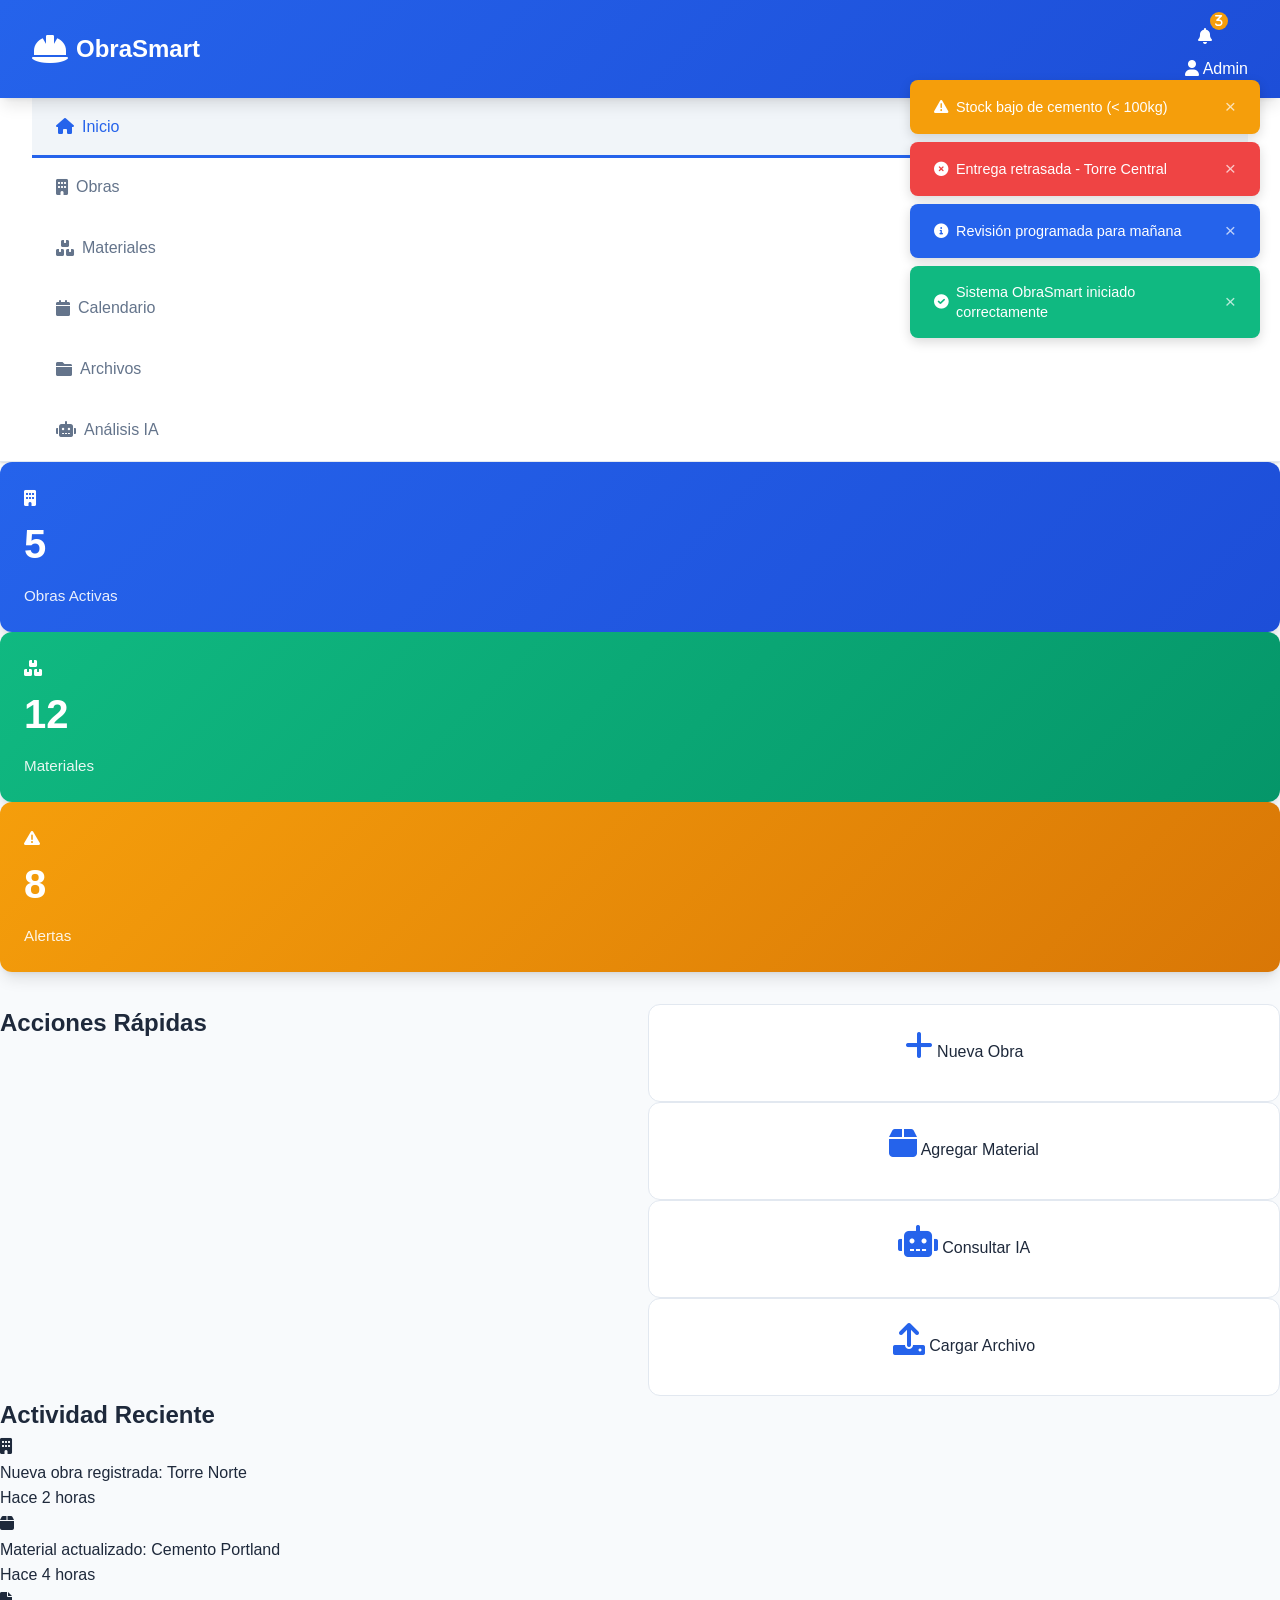
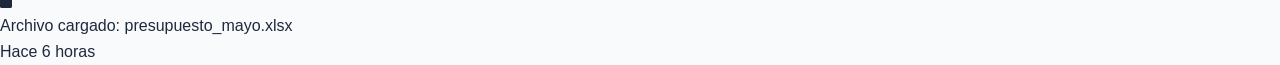
==== commit b595bfe2: "fix bugs" ====
--- a/index.html
+++ b/index.html
@@ -471,7 +471,8 @@
     </main>
 
     <!-- JavaScript Files -->
-    <script src="js/main.js"></script>
+    <script src="js/storage.js"></script>  <!-- Primero storage.js -->
+    <script src="js/main.js"></script>     <!-- Después main.js -->
     <script src="js/navigation.js"></script>
     <script src="js/quickActions.js"></script>
     <script src="js/formObras.js"></script>
@@ -479,7 +480,6 @@
     <script src="js/fileUpload.js"></script>
     <script src="js/chatIA.js"></script>
     <script src="js/calendario.js"></script>
-    <script src="js/storage.js"></script>
     <script src="js/notificaciones.js"></script>
 </body>
 </html>
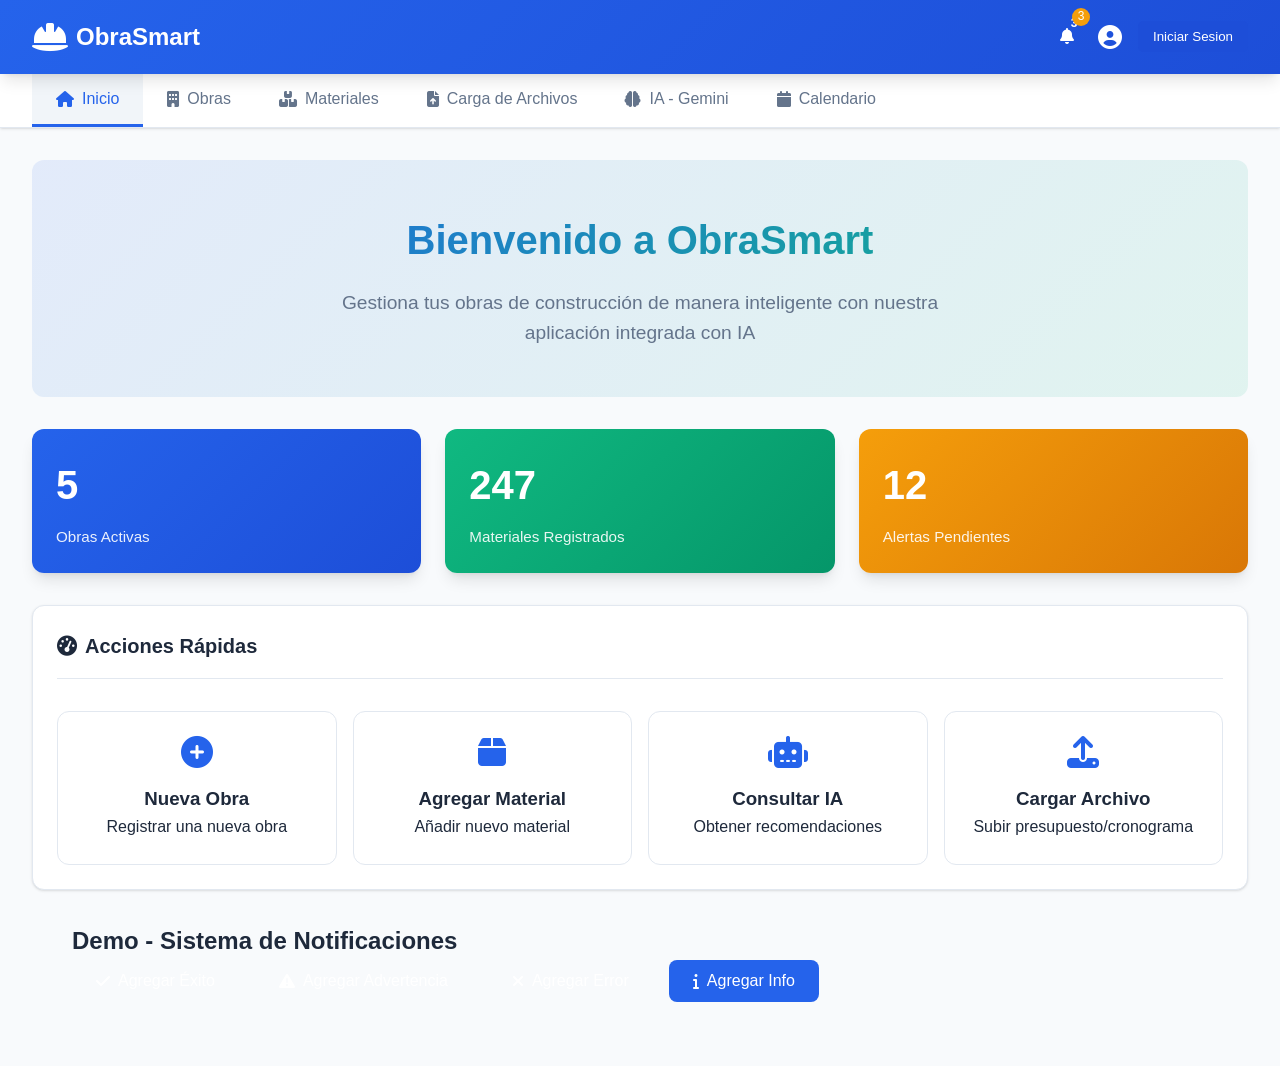
==== commit 643962c8: "ensayo excel y modal de login" ====
--- a/index.html
+++ b/index.html
@@ -1,146 +1,152 @@
 <!DOCTYPE html>
 <html lang="es">
+
 <head>
     <meta charset="UTF-8">
     <meta name="viewport" content="width=device-width, initial-scale=1.0">
-    <title>ObraSmart - Gestión Inteligente de Obras</title>
-    <link rel="stylesheet" href="https://cdnjs.cloudflare.com/ajax/libs/font-awesome/6.0.0/css/all.min.css">
-    <link rel="stylesheet" href="style.css">
+    <title>ObraSmart - Gestión Inteligente de Inventario</title>
+    <link href="https://cdnjs.cloudflare.com/ajax/libs/font-awesome/6.4.0/css/all.min.css" rel="stylesheet">
+    <link rel="stylesheet" href="./style.css">
+    <style>
+
+    </style>
 </head>
+
 <body>
     <!-- Header -->
     <header class="header">
         <div class="header-content">
             <div class="logo">
                 <i class="fas fa-hard-hat"></i>
-                <span>ObraSmart</span>
-            </div>
-            <div class="header-actions">
-                <div class="notification-icon">
-                    <i class="fas fa-bell notification-badge"></i>
-                </div>
-                <div class="user-profile">
-                    <i class="fas fa-user"></i>
-                    <span>Admin</span>
-                </div>
+                ObraSmart
+            </div>
+            <div class="user-menu">
+                <div class="notification-container">
+                    <div class="notification-badge" id="notificationBadge">
+                        <i class="fas fa-bell"></i>
+                        <div class="notification-count" id="notificationCount">3</div>
+                    </div>
+
+                    <!-- Panel de Notificaciones -->
+                    <div class="notification-panel" id="notificationPanel">
+                        <div class="notification-header">
+                            <div class="notification-title">Notificaciones</div>
+                            <div class="notification-actions">
+                                <button class="btn-icon" id="markAllRead" title="Marcar todas como leídas">
+                                    <i class="fas fa-check-double"></i>
+                                </button>
+                                <button class="btn-icon" id="clearAll" title="Limpiar todas">
+                                    <i class="fas fa-trash"></i>
+                                </button>
+                            </div>
+                        </div>
+
+                        <div class="notification-filters">
+                            <div class="filter-chip active" data-filter="all">Todas</div>
+                            <div class="filter-chip" data-filter="unread">Sin leer</div>
+                            <div class="filter-chip" data-filter="success">Éxito</div>
+                            <div class="filter-chip" data-filter="warning">Advertencias</div>
+                            <div class="filter-chip" data-filter="error">Errores</div>
+                        </div>
+
+                        <div class="notification-list" id="notificationList">
+                            <!-- Las notificaciones se cargarán aquí dinámicamente -->
+                        </div>
+
+                        <div class="notification-footer">
+                            <button class="btn-link" id="viewHistory">Ver historial completo</button>
+                        </div>
+                    </div>
+                </div>
+                <i class="fas fa-user-circle" style="font-size: 1.5rem;"></i>
+                <button class="usuariosBtn" onclick="abrirModalUsuario()">Iniciar Sesion</button>
             </div>
         </div>
     </header>
 
     <!-- Navigation -->
-    <nav class="nav">
-        <div class="nav-container">
-            <div class="nav-tab active" data-tab="inicio">
+    <nav class="nav-container">
+        <div class="nav-tabs">
+            <button class="nav-tab active" data-tab="inicio">
                 <i class="fas fa-home"></i>
-                <span>Inicio</span>
-            </div>
-            <div class="nav-tab" data-tab="obras">
+                Inicio
+            </button>
+            <button class="nav-tab" data-tab="obras">
                 <i class="fas fa-building"></i>
-                <span>Obras</span>
-            </div>
-            <div class="nav-tab" data-tab="materiales">
+                Obras
+            </button>
+            <button class="nav-tab" data-tab="materiales">
                 <i class="fas fa-boxes"></i>
-                <span>Materiales</span>
-            </div>
-            <div class="nav-tab" data-tab="calendario">
+                Materiales
+            </button>
+            <button class="nav-tab" data-tab="archivos">
+                <i class="fas fa-file-upload"></i>
+                Carga de Archivos
+            </button>
+            <button class="nav-tab" data-tab="ia">
+                <i class="fas fa-brain"></i>
+                IA - Gemini
+            </button>
+            <button class="nav-tab" data-tab="calendario">
                 <i class="fas fa-calendar"></i>
-                <span>Calendario</span>
-            </div>
-            <div class="nav-tab" data-tab="archivos">
-                <i class="fas fa-folder"></i>
-                <span>Archivos</span>
-            </div>
-            <div class="nav-tab" data-tab="ia">
-                <i class="fas fa-robot"></i>
-                <span>Análisis IA</span>
-            </div>
+                Calendario
+            </button>
         </div>
     </nav>
 
     <!-- Main Content -->
-    <main class="main">
+    <main class="main-content">
         <!-- Inicio Tab -->
         <div id="inicio" class="tab-content active">
-            <div class="dashboard">
-                <!-- Stats Cards -->
-                <div class="stats-grid">
-                    <div class="stat-card primary">
-                        <div class="stat-icon">
-                            <i class="fas fa-building"></i>
-                        </div>
-                        <div class="stat-content">
-                            <h3 class="stat-number">5</h3>
-                            <p class="stat-label">Obras Activas</p>
-                        </div>
-                    </div>
-                    <div class="stat-card secondary">
-                        <div class="stat-icon">
-                            <i class="fas fa-boxes"></i>
-                        </div>
-                        <div class="stat-content">
-                            <h3 class="stat-number">12</h3>
-                            <p class="stat-label">Materiales</p>
-                        </div>
-                    </div>
-                    <div class="stat-card warning">
-                        <div class="stat-icon">
-                            <i class="fas fa-exclamation-triangle"></i>
-                        </div>
-                        <div class="stat-content">
-                            <h3 class="stat-number">8</h3>
-                            <p class="stat-label">Alertas</p>
-                        </div>
-                    </div>
-                </div>
-
-                <!-- Quick Actions -->
+            <div class="welcome-section">
+                <h1 class="welcome-title">Bienvenido a ObraSmart</h1>
+                <p class="welcome-subtitle">
+                    Gestiona tus obras de construcción de manera inteligente con nuestra aplicación integrada con IA
+                </p>
+            </div>
+
+            <div class="dashboard-grid">
+                <div class="stat-card">
+                    <div class="stat-number">5</div>
+                    <div class="stat-label">Obras Activas</div>
+                </div>
+                <div class="stat-card secondary">
+                    <div class="stat-number">247</div>
+                    <div class="stat-label">Materiales Registrados</div>
+                </div>
+                <div class="stat-card warning">
+                    <div class="stat-number">12</div>
+                    <div class="stat-label">Alertas Pendientes</div>
+                </div>
+            </div>
+
+            <div class="card">
+                <div class="card-header">
+                    <h2 class="card-title">
+                        <i class="fas fa-tachometer-alt"></i>
+                        Acciones Rápidas
+                    </h2>
+                </div>
                 <div class="quick-actions">
-                    <h2>Acciones Rápidas</h2>
-                    <div class="quick-actions-grid">
-                        <div class="quick-action" data-action="nueva-obra">
-                            <i class="fas fa-plus"></i>
-                            <span>Nueva Obra</span>
-                        </div>
-                        <div class="quick-action" data-action="agregar-material">
-                            <i class="fas fa-box"></i>
-                            <span>Agregar Material</span>
-                        </div>
-                        <div class="quick-action" data-action="consultar-ia">
-                            <i class="fas fa-robot"></i>
-                            <span>Consultar IA</span>
-                        </div>
-                        <div class="quick-action" data-action="cargar-archivo">
-                            <i class="fas fa-upload"></i>
-                            <span>Cargar Archivo</span>
-                        </div>
-                    </div>
-                </div>
-
-                <!-- Recent Activity -->
-                <div class="recent-activity">
-                    <h2>Actividad Reciente</h2>
-                    <div class="activity-list">
-                        <div class="activity-item">
-                            <i class="fas fa-building activity-icon"></i>
-                            <div class="activity-content">
-                                <p>Nueva obra registrada: Torre Norte</p>
-                                <span class="activity-time">Hace 2 horas</span>
-                            </div>
-                        </div>
-                        <div class="activity-item">
-                            <i class="fas fa-box activity-icon"></i>
-                            <div class="activity-content">
-                                <p>Material actualizado: Cemento Portland</p>
-                                <span class="activity-time">Hace 4 horas</span>
-                            </div>
-                        </div>
-                        <div class="activity-item">
-                            <i class="fas fa-file activity-icon"></i>
-                            <div class="activity-content">
-                                <p>Archivo cargado: presupuesto_mayo.xlsx</p>
-                                <span class="activity-time">Hace 6 horas</span>
-                            </div>
-                        </div>
+                    <div class="quick-action" data-action="nueva-obra">
+                        <i class="fas fa-plus-circle"></i>
+                        <h3>Nueva Obra</h3>
+                        <p>Registrar una nueva obra</p>
+                    </div>
+                    <div class="quick-action" data-action="agregar-material">
+                        <i class="fas fa-box"></i>
+                        <h3>Agregar Material</h3>
+                        <p>Añadir nuevo material</p>
+                    </div>
+                    <div class="quick-action" data-action="consultar-ia">
+                        <i class="fas fa-robot"></i>
+                        <h3>Consultar IA</h3>
+                        <p>Obtener recomendaciones</p>
+                    </div>
+                    <div class="quick-action" data-action="cargar-archivo">
+                        <i class="fas fa-upload"></i>
+                        <h3>Cargar Archivo</h3>
+                        <p>Subir presupuesto/cronograma</p>
                     </div>
                 </div>
             </div>
@@ -148,211 +154,97 @@
 
         <!-- Obras Tab -->
         <div id="obras" class="tab-content">
-            <div class="section-header">
-                <h2>Gestión de Obras</h2>
-                <p>Administra todas las obras del proyecto</p>
-            </div>
-
-            <!-- Obra Form -->
-            <div class="form-container">
-                <h3>Registrar Nueva Obra</h3>
+            <div class="card">
+                <div class="card-header">
+                    <h2 class="card-title">
+                        <i class="fas fa-building"></i>
+                        Gestión de Obras
+                    </h2>
+                    <button class="btn btn-primary">
+                        <i class="fas fa-plus"></i>
+                        Nueva Obra
+                    </button>
+                </div>
+
                 <div class="form-grid">
-                    <input type="text" class="form-input" placeholder="Código de obra">
-                    <input type="text" class="form-input" placeholder="Nombre de la obra">
-                    <input type="text" class="form-input" placeholder="Objeto contractual">
-                    <input type="number" class="form-input" placeholder="Valor del contrato">
-                    <input type="number" class="form-input" placeholder="Duración (días)">
-                    <input type="date" class="form-input" placeholder="Fecha de inicio">
-                </div>
-                <button class="btn btn-primary">
-                    <i class="fas fa-plus"></i>
-                    Registrar Obra
-                </button>
-            </div>
-
-            <!-- Obras Table -->
-            <div class="table-container">
-                <table class="table">
-                    <thead>
-                        <tr>
-                            <th>Código</th>
-                            <th>Nombre</th>
-                            <th>Valor</th>
-                            <th>Progreso</th>
-                            <th>Estado</th>
-                            <th>Acciones</th>
-                        </tr>
-                    </thead>
-                    <tbody>
-                        <tr>
-                            <td>OB-001</td>
-                            <td>Torre Residencial Central</td>
-                            <td>$500,000,000</td>
-                            <td>
-                                <div class="progress-bar">
-                                    <div class="progress-fill" style="width: 45%"></div>
-                                </div>
-                                45%
-                            </td>
-                            <td><span class="badge badge-success">Activa</span></td>
-                            <td>
-                                <button class="btn btn-secondary">
-                                    <i class="fas fa-eye"></i>
-                                </button>
-                                <button class="btn btn-secondary">
-                                    <i class="fas fa-edit"></i>
-                                </button>
-                            </td>
-                        </tr>
-                        <tr>
-                            <td>OB-002</td>
-                            <td>Centro Comercial Norte</td>
-                            <td>$750,000,000</td>
-                            <td>
-                                <div class="progress-bar">
-                                    <div class="progress-fill" style="width: 78%"></div>
-                                </div>
-                                78%
-                            </td>
-                            <td><span class="badge badge-success">Activa</span></td>
-                            <td>
-                                <button class="btn btn-secondary">
-                                    <i class="fas fa-eye"></i>
-                                </button>
-                                <button class="btn btn-secondary">
-                                    <i class="fas fa-edit"></i>
-                                </button>
-                            </td>
-                        </tr>
-                    </tbody>
-                </table>
-            </div>
-        </div>
-
-        <!-- Materiales Tab -->
-        <div id="materiales" class="tab-content">
-            <div class="section-header">
-                <h2>Gestión de Materiales</h2>
-                <p>Control de inventario y materiales</p>
-            </div>
-
-            <!-- Material Form -->
-            <div class="form-container">
-                <h3>Registrar Nuevo Material</h3>
-                <div class="form-grid">
-                    <input type="text" class="form-input" placeholder="Código del material">
-                    <input type="text" class="form-input" placeholder="Nombre del material">
-                    <select class="form-input">
-                        <option>Seleccionar unidad</option>
-                        <option>kg</option>
-                        <option>m³</option>
-                        <option>unidad</option>
-                        <option>m²</option>
-                        <option>litro</option>
-                    </select>
-                    <input type="number" class="form-input" placeholder="Precio unitario">
-                </div>
-                <button class="btn btn-primary">
-                    <i class="fas fa-plus"></i>
-                    Registrar Material
-                </button>
-            </div>
-
-            <!-- Materiales Table -->
-            <div class="table-container">
-                <table class="table">
-                    <thead>
-                        <tr>
-                            <th>Código</th>
-                            <th>Material</th>
-                            <th>Unidad</th>
-                            <th>Precio</th>
-                            <th>Stock</th>
-                            <th>Acciones</th>
-                        </tr>
-                    </thead>
-                    <tbody>
-                        <tr>
-                            <td>MAT-001</td>
-                            <td>Cemento Portland</td>
-                            <td>kg</td>
-                            <td>$25,000</td>
-                            <td>500 kg</td>
-                            <td>
-                                <button class="btn btn-secondary">
-                                    <i class="fas fa-edit"></i>
-                                </button>
-                                <button class="btn btn-secondary">
-                                    <i class="fas fa-trash"></i>
-                                </button>
-                            </td>
-                        </tr>
-                        <tr>
-                            <td>MAT-002</td>
-                            <td>Varilla #4</td>
-                            <td>unidad</td>
-                            <td>$15,000</td>
-                            <td>200 unidad</td>
-                            <td>
-                                <button class="btn btn-secondary">
-                                    <i class="fas fa-edit"></i>
-                                </button>
-                                <button class="btn btn-secondary">
-                                    <i class="fas fa-trash"></i>
-                                </button>
-                            </td>
-                        </tr>
-                    </tbody>
-                </table>
-            </div>
-        </div>
-
-        <!-- Calendario Tab -->
-        <div id="calendario" class="tab-content">
-            <div class="section-header">
-                <h2>Calendario de Obras</h2>
-                <p>Programación y eventos importantes</p>
-            </div>
-
-            <!-- Calendar -->
-            <div class="calendar-container">
-                <div class="calendar-header">
-                    <button id="prevMonth" class="btn btn-secondary">
-                        <i class="fas fa-chevron-left"></i>
-                    </button>
-                    <h3 id="currentMonth">Junio 2025</h3>
-                    <button id="nextMonth" class="btn btn-secondary">
-                        <i class="fas fa-chevron-right"></i>
-                    </button>
-                </div>
-                <div id="calendarGrid" class="calendar-grid"></div>
-            </div>
-
-            <!-- Eventos próximos -->
-            <div class="upcoming-events">
-                <h3>Eventos Próximos</h3>
+                    <div class="form-group">
+                        <label class="form-label">Código de Obra</label>
+                        <input type="text" class="form-input" placeholder="OB-001">
+                    </div>
+                    <div class="form-group">
+                        <label class="form-label">Nombre de la Obra</label>
+                        <input type="text" class="form-input" placeholder="Torre Residencial Central">
+                    </div>
+                    <div class="form-group">
+                        <label class="form-label">Objeto del Contrato</label>
+                        <input type="text" class="form-input" placeholder="Construcción edificio residencial">
+                    </div>
+                    <div class="form-group">
+                        <label class="form-label">Valor del Contrato</label>
+                        <input type="number" class="form-input" placeholder="500000000">
+                    </div>
+                    <div class="form-group">
+                        <label class="form-label">Duración (días)</label>
+                        <input type="number" class="form-input" placeholder="365">
+                    </div>
+                    <div class="form-group">
+                        <label class="form-label">Fecha de Inicio</label>
+                        <input type="date" class="form-input">
+                    </div>
+                </div>
+
                 <div class="table-container">
                     <table class="table">
                         <thead>
                             <tr>
-                                <th>Fecha</th>
-                                <th>Evento</th>
-                                <th>Obra</th>
-                                <th>Tipo</th>
+                                <th>Código</th>
+                                <th>Nombre</th>
+                                <th>Valor</th>
+                                <th>Progreso</th>
+                                <th>Estado</th>
+                                <th>Acciones</th>
                             </tr>
                         </thead>
                         <tbody>
                             <tr>
-                                <td>2025-06-12</td>
-                                <td>Entrega de materiales</td>
-                                <td>Torre Residencial</td>
-                                <td><span class="badge badge-success">Entrega</span></td>
+                                <td>OB-001</td>
+                                <td>Torre Residencial Central</td>
+                                <td>$500,000,000</td>
+                                <td>
+                                    <div class="progress-bar">
+                                        <div class="progress-fill" style="width: 45%"></div>
+                                    </div>
+                                    45%
+                                </td>
+                                <td><span class="badge badge-success">Activa</span></td>
+                                <td>
+                                    <button class="btn btn-secondary">
+                                        <i class="fas fa-eye"></i>
+                                    </button>
+                                    <button class="btn btn-secondary">
+                                        <i class="fas fa-edit"></i>
+                                    </button>
+                                </td>
                             </tr>
                             <tr>
-                                <td>2025-06-15</td>
-                                <td>Revisión de calidad</td>
-                                <td>Centro Comercial</td>
-                                <td><span class="badge badge-warning">Inspección</span></td>
+                                <td>OB-002</td>
+                                <td>Centro Comercial Norte</td>
+                                <td>$750,000,000</td>
+                                <td>
+                                    <div class="progress-bar">
+                                        <div class="progress-fill" style="width: 78%"></div>
+                                    </div>
+                                    78%
+                                </td>
+                                <td><span class="badge badge-success">Activa</span></td>
+                                <td>
+                                    <button class="btn btn-secondary">
+                                        <i class="fas fa-eye"></i>
+                                    </button>
+                                    <button class="btn btn-secondary">
+                                        <i class="fas fa-edit"></i>
+                                    </button>
+                                </td>
                             </tr>
                         </tbody>
                     </table>
@@ -360,126 +252,319 @@
             </div>
         </div>
 
-        <!-- Archivos Tab -->
+        <!-- Materiales Tab -->
+        <div id="materiales" class="tab-content">
+            <div class="card">
+                <div class="card-header">
+                    <h2 class="card-title">
+                        <i class="fas fa-boxes"></i>
+                        Gestión de Materiales
+                    </h2>
+                    <button class="btn btn-primary">
+                        <i class="fas fa-plus"></i>
+                        Nuevo Material
+                    </button>
+                </div>
+
+                <div class="form-grid">
+                    <div class="form-group">
+                        <label class="form-label">Código</label>
+                        <input type="text" class="form-input" placeholder="MAT-001">
+                    </div>
+                    <div class="form-group">
+                        <label class="form-label">Nombre del Material</label>
+                        <input type="text" class="form-input" placeholder="Cemento Portland">
+                    </div>
+                    <div class="form-group">
+                        <label class="form-label">Unidad de Medida</label>
+                        <select class="form-input">
+                            <option>Seleccionar unidad</option>
+                            <option>kg</option>
+                            <option>m³</option>
+                            <option>m²</option>
+                            <option>unidad</option>
+                            <option>litro</option>
+                        </select>
+                    </div>
+                    <div class="form-group">
+                        <label class="form-label">Precio Unitario</label>
+                        <input type="number" class="form-input" placeholder="25000">
+                    </div>
+                </div>
+
+                <div class="table-container">
+                    <table class="table">
+                        <thead>
+                            <tr>
+                                <th>Código</th>
+                                <th>Nombre</th>
+                                <th>Unidad</th>
+                                <th>Precio Unitario</th>
+                                <th>Stock</th>
+                                <th>Acciones</th>
+                            </tr>
+                        </thead>
+                        <tbody>
+                            <tr>
+                                <td>MAT-001</td>
+                                <td>Cemento Portland</td>
+                                <td>kg</td>
+                                <td>$25,000</td>
+                                <td>500 kg</td>
+                                <td>
+                                    <button class="btn btn-secondary">
+                                        <i class="fas fa-edit"></i>
+                                    </button>
+                                    <button class="btn btn-secondary">
+                                        <i class="fas fa-trash"></i>
+                                    </button>
+                                </td>
+                            </tr>
+                            <tr>
+                                <td>MAT-002</td>
+                                <td>Varilla #4</td>
+                                <td>unidad</td>
+                                <td>$15,000</td>
+                                <td>200 und</td>
+                                <td>
+                                    <button class="btn btn-secondary">
+                                        <i class="fas fa-edit"></i>
+                                    </button>
+                                    <button class="btn btn-secondary">
+                                        <i class="fas fa-trash"></i>
+                                    </button>
+                                </td>
+                            </tr>
+                        </tbody>
+                    </table>
+                </div>
+            </div>
+        </div>
+
+        <!-- Carga de Archivos Tab -->
         <div id="archivos" class="tab-content">
-            <div class="section-header">
-                <h2>Gestión de Archivos</h2>
-                <p>Carga y gestiona documentos del proyecto</p>
-            </div>
-
-            <!-- Upload Areas -->
-            <div class="upload-section">
-                <div class="upload-grid">
-                    <div class="upload-area" id="presupuesto-upload">
-                        <i class="fas fa-file-excel upload-icon"></i>
-                        <p>Cargar Presupuesto</p>
-                        <input type="file" accept=".xlsx,.xls" hidden>
-                    </div>
-                    <div class="upload-area" id="programacion-upload">
-                        <i class="fas fa-calendar-alt upload-icon"></i>
-                        <p>Cargar Programación</p>
-                        <input type="file" accept=".xlsx,.xls,.pdf" hidden>
-                    </div>
-                    <div class="upload-area" id="general-upload">
-                        <i class="fas fa-file-alt upload-icon"></i>
-                        <p>Documento General</p>
-                        <input type="file" accept="*" hidden>
-                    </div>
-                </div>
-            </div>
-
-            <!-- Files Table -->
-            <div class="table-container">
-                <table class="table">
-                    <thead>
-                        <tr>
-                            <th>Archivo</th>
-                            <th>Tipo</th>
-                            <th>Fecha</th>
-                            <th>Estado</th>
-                            <th>Acciones</th>
-                        </tr>
-                    </thead>
-                    <tbody>
-                        <tr>
-                            <td>presupuesto_torre_central.xlsx</td>
-                            <td>Presupuesto</td>
-                            <td>2025-06-08</td>
-                            <td><span class="badge badge-success">Procesado</span></td>
-                            <td>
-                                <button class="btn btn-secondary">
-                                    <i class="fas fa-download"></i>
-                                </button>
-                                <button class="btn btn-secondary">
-                                    <i class="fas fa-eye"></i>
-                                </button>
-                            </td>
-                        </tr>
-                    </tbody>
-                </table>
+            <div class="card">
+                <div class="card-header">
+                    <h2 class="card-title">
+                        <i class="fas fa-file-upload"></i>
+                        Carga de Archivos
+                    </h2>
+                </div>
+
+                <div class="form-grid">
+                    <div class="card">
+                        <h3>Presupuesto</h3>
+                        <div class="upload-area" id="presupuesto-upload">
+                            <i class="fas fa-file-excel upload-icon"></i>
+                            <p>Arrastra aquí tu archivo de presupuesto (Excel/PDF)</p>
+                            <p style="font-size: 0.875rem; color: var(--text-secondary);">
+                                o haz clic para seleccionar
+                            </p>
+                            <input type="file" id="presupuesto-file" style="display: none;" accept=".xlsx,.xls,.pdf">
+                        </div>
+                    </div>
+
+                    <div class="card">
+                        <h3>Programación de Actividades</h3>
+                        <div class="upload-area" id="programacion-upload">
+                            <i class="fas fa-file-alt upload-icon"></i>
+                            <p>Arrastra aquí tu cronograma (Excel/PDF)</p>
+                            <p style="font-size: 0.875rem; color: var(--text-secondary);">
+                                o haz clic para seleccionar
+                            </p>
+                            <input type="file" id="programacion-file" style="display: none;" accept=".xlsx,.xls,.pdf">
+                        </div>
+                    </div>
+                </div>
+
+                <div class="card">
+                    <h3>Archivos Cargados</h3>
+                    <div class="table-container">
+                        <table class="table">
+                            <thead>
+                                <tr>
+                                    <th>Nombre del Archivo</th>
+                                    <th>Tipo</th>
+                                    <th>Fecha de Carga</th>
+                                    <th>Estado</th>
+                                    <th>Acciones</th>
+                                </tr>
+                            </thead>
+                            <tbody>
+                                <tr>
+                                    <td>presupuesto_torre_central.xlsx</td>
+                                    <td>Presupuesto</td>
+                                    <td>2025-06-08</td>
+                                    <td><span class="badge badge-success">Procesado</span></td>
+                                    <td>
+                                        <button class="btn btn-secondary">
+                                            <i class="fas fa-download"></i>
+                                        </button>
+                                        <button class="btn btn-secondary">
+                                            <i class="fas fa-eye"></i>
+                                        </button>
+                                    </td>
+                                </tr>
+                            </tbody>
+                        </table>
+                    </div>
+                </div>
             </div>
         </div>
 
         <!-- IA Tab -->
         <div id="ia" class="tab-content">
-            <div class="section-header">
-                <h2>Análisis con IA</h2>
-                <p>Asistente inteligente para optimización de obras</p>
-            </div>
-
-            <!-- AI Analysis Buttons -->
-            <div class="ai-analysis">
-                <div class="analysis-grid">
-                    <button class="btn btn-primary">
-                        <i class="fas fa-chart-line"></i>
-                        Análisis de Presupuesto
-                    </button>
-                    <button class="btn btn-primary">
-                        <i class="fas fa-truck"></i>
-                        Optimización Logística
-                    </button>
-                    <button class="btn btn-primary">
-                        <i class="fas fa-exclamation-triangle"></i>
-                        Análisis de Riesgos
-                    </button>
-                    <button class="btn btn-primary">
-                        <i class="fas fa-clock"></i>
-                        Predicción de Tiempos
-                    </button>
-                </div>
-            </div>
-
-            <!-- Chat IA -->
-            <div class="chat-container">
-                <div class="chat-header">
-                    <i class="fas fa-robot"></i>
-                    <span>Asistente IA</span>
-                </div>
-                <div id="chatMessages" class="chat-messages">
-                    <div class="message-bot">
-                        ¡Hola! Soy tu asistente de IA. ¿En qué puedo ayudarte hoy?
-                    </div>
-                </div>
-                <div class="chat-input">
-                    <input type="text" id="chatInput" placeholder="Escribe tu consulta...">
-                    <button id="sendChat" class="btn btn-primary">
-                        <i class="fas fa-paper-plane"></i>
-                    </button>
-                </div>
+            <div class="card">
+                <div class="card-header">
+                    <h2 class="card-title">
+                        <i class="fas fa-brain"></i>
+                        Asistente IA - Gemini
+                    </h2>
+                </div>
+
+                <div class="form-grid">
+                    <div class="card">
+                        <h3>Análisis de Presupuesto</h3>
+                        <p>La IA analizará tu presupuesto y detectará posibles inconsistencias o mejoras.</p>
+                        <button class="btn btn-primary">
+                            <i class="fas fa-chart-line"></i>
+                            Analizar Presupuesto
+                        </button>
+                    </div>
+
+                    <div class="card">
+                        <h3>Asistente de Logística</h3>
+                        <p>Obtén recomendaciones sobre pedidos y gestión de materiales.</p>
+                        <button class="btn btn-success">
+                            <i class="fas fa-truck"></i>
+                            Consultar Logística
+                        </button>
+                    </div>
+
+                    <div class="card">
+                        <h3>Análisis de Riesgos</h3>
+                        <p>Identifica posibles riesgos en la programación de tu obra.</p>
+                        <button class="btn btn-warning">
+                            <i class="fas fa-exclamation-triangle"></i>
+                            Analizar Riesgos
+                        </button>
+                    </div>
+                </div>
+
+                <div class="card">
+                    <h3>Chat con IA</h3>
+                    <div class="chat-container">
+                        <div class="chat-messages" id="chatMessages">
+                            <div style="padding: 1rem; text-align: center; color: var(--text-secondary);">
+                                ¡Hola! Soy tu asistente de IA. Puedo ayudarte con análisis de presupuestos,
+                                recomendaciones de materiales, optimización de cronogramas y mucho más.
+                                ¿En qué puedo ayudarte hoy?
+                            </div>
+                        </div>
+                        <div class="chat-input-container">
+                            <input type="text" class="form-input chat-input" placeholder="Escribe tu consulta aquí..."
+                                id="chatInput">
+                            <button class="btn btn-primary" id="sendChat">
+                                <i class="fas fa-paper-plane"></i>
+                            </button>
+                        </div>
+                    </div>
+                </div>
+            </div>
+        </div>
+
+        <!-- Calendario Tab -->
+        <div id="calendario" class="tab-content">
+            <div class="card">
+                <div class="card-header">
+                    <h2 class="card-title">
+                        <i class="fas fa-calendar"></i>
+                        Calendario de Obras
+                    </h2>
+                    <div>
+                        <button class="btn btn-secondary" id="prevMonth">
+                            <i class="fas fa-chevron-left"></i>
+                        </button>
+                        <span id="currentMonth" style="margin: 0 1rem; font-weight: bold;">
+                            Junio 2025
+                        </span>
+                        <button class="btn btn-secondary" id="nextMonth">
+                            <i class="fas fa-chevron-right"></i>
+                        </button>
+                    </div>
+                </div>
+
+                <div class="calendar-grid" id="calendarGrid">
+                    <!-- El calendario se generará dinámicamente con JavaScript -->
+                </div>
+
+                <div class="card" style="margin-top: 1.5rem;">
+                    <h3>Eventos Próximos</h3>
+                    <div class="table-container">
+                        <table class="table">
+                            <thead>
+                                <tr>
+                                    <th>Fecha</th>
+                                    <th>Evento</th>
+                                    <th>Obra</th>
+                                    <th>Tipo</th>
+                                </tr>
+                            </thead>
+                            <tbody>
+                                <tr>
+                                    <td>12 Jun 2025</td>
+                                    <td>Entrega de materiales</td>
+                                    <td>Torre Residencial</td>
+                                    <td><span class="badge badge-success">Entrega</span></td>
+                                </tr>
+                                <tr>
+                                    <td>15 Jun 2025</td>
+                                    <td>Revisión de calidad</td>
+                                    <td>Centro Comercial</td>
+                                    <td><span class="badge badge-warning">Inspección</span></td>
+                                </tr>
+                            </tbody>
+                        </table>
+                    </div>
+                </div>
+            </div>
+        </div>
+        <div class="demo-container">
+            <h2>Demo - Sistema de Notificaciones</h2>
+            <div class="demo-actions">
+                <button class="btn btn-success" onclick="addNotification('success')">
+                    <i class="fas fa-check"></i> Agregar Éxito
+                </button>
+                <button class="btn btn-warning" onclick="addNotification('warning')">
+                    <i class="fas fa-exclamation-triangle"></i> Agregar Advertencia
+                </button>
+                <button class="btn btn-danger" onclick="addNotification('error')">
+                    <i class="fas fa-times"></i> Agregar Error
+                </button>
+                <button class="btn btn-primary" onclick="addNotification('info')">
+                    <i class="fas fa-info"></i> Agregar Info
+                </button>
+            </div>
+        </div>
+        <!-- Modal usuarios-->
+        <div id="modalUsr" class="modalUsuario">
+            <div class="modal-usuario-content">
+                <p class="titulo-modal">INICIO DE SESION</p>
+                <P>Usuario</P>
+                <input type="text" id="usuarioInput" placeholder="Ingrese su usuario">
+                <p>Contraseña</p>
+                <input type="text" id="passwordInput" placeholder="Ingrese su contraseña">
+                <div>
+                    <button class="btn btn-primary" onclick="iniciarSesion()">Iniciar Sesión</button>
+                    <button class="btn close-btn-modal" onclick="cerrarModalUsuario()">Cerrar</button>
+                </div>
+                
             </div>
         </div>
     </main>
 
-    <!-- JavaScript Files -->
-    <script src="js/storage.js"></script>  <!-- Primero storage.js -->
-    <script src="js/main.js"></script>     <!-- Después main.js -->
-    <script src="js/navigation.js"></script>
-    <script src="js/quickActions.js"></script>
-    <script src="js/formObras.js"></script>
-    <script src="js/formMateriales.js"></script>
-    <script src="js/fileUpload.js"></script>
-    <script src="js/chatIA.js"></script>
-    <script src="js/calendario.js"></script>
-    <script src="js/notificaciones.js"></script>
+    <script src="app.js">
+    </script>
 </body>
+
 </html>
--- a/style.css
+++ b/style.css
@@ -15,6 +15,8 @@
             --text-primary: #1e293b;
             --text-secondary: #64748b;
             --border: #e2e8f0;
+            --red-front:#f44336;
+            --red-back:#c3352a;
             --shadow: 0 1px 3px 0 rgb(0 0 0 / 0.1), 0 1px 2px -1px rgb(0 0 0 / 0.1);
             --shadow-lg: 0 10px 15px -3px rgb(0 0 0 / 0.1), 0 4px 6px -4px rgb(0 0 0 / 0.1);
         }
@@ -796,14 +798,59 @@
             background: var(--error-color);
             color: white;
         }
-        /* Dark Mode Support (Optional) */
-@media (prefers-color-scheme: dark) {
-    :root {
-        --background: #0f172a;
-        --surface: #1e293b;
-        --surface-hover: #334155;
-        --text-primary: #f1f5f9;
-        --text-secondary: #94a3b8;
-        --border: #334155;
+
+        /* Fondo oscuro del modal */
+    .modalUsuario {
+      display: none; /* Oculto por defecto */
+      position: fixed;
+      z-index: 1;
+      left: 0;
+      top: 0;
+      width: 100%;
+      height: 100%;
+      overflow: auto;
+      background-color: rgba(0,0,0,0.5); /* fondo semitransparente */
     }
-}+
+    /* Contenido del modal */
+    .modal-usuario-content {
+      background-color: #fff;
+      margin: 15% auto;
+      padding: 20px;
+      border-radius: 10px;
+      width: 300px;
+      text-align: center;
+      input{border-radius: 5px; border: 1px solid var(--border); padding: 10px; width: 90%; margin-bottom: 20px;}
+      .titulo-modal {
+        font-size: 1.5rem;
+        margin-bottom: 20px;
+        color: var(--text-primary);
+      }
+    }
+
+    .close-btn-modal {
+      background-color: var(--red-front);
+      color: white;
+      border: none;
+      border-radius: 5px;
+      cursor: pointer;
+    }
+
+    .close-btn-modal:hover {
+        background: var(--red-back);
+        transform: translateY(-1px);
+        box-shadow: var(--shadow-lg);
+    }
+
+    .usuariosBtn {
+      padding: 8px 15px;
+      border-radius: 5px;
+      background-color: var(--primary-dark);
+      color: var(--surface);
+      border: none;
+      cursor: pointer;
+    }
+    .usuariosBtn:hover {
+      background-color: var(--surface);
+      color: var(--primary-dark);
+    }
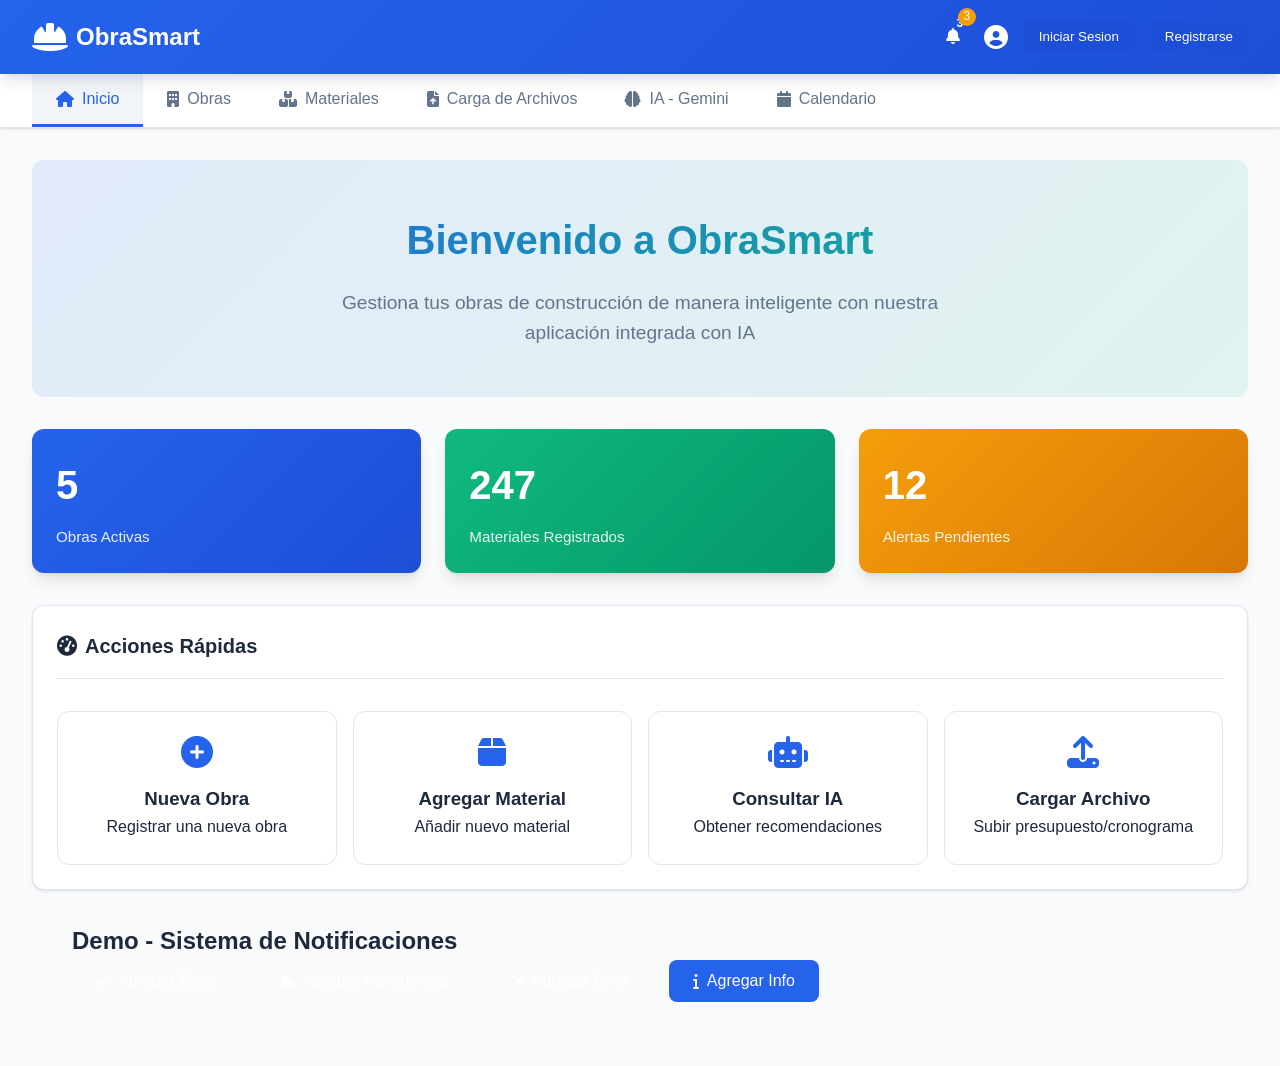
==== commit e2b21be8: "Update index.html" ====
--- a/index.html
+++ b/index.html
@@ -60,6 +60,7 @@
                 </div>
                 <i class="fas fa-user-circle" style="font-size: 1.5rem;"></i>
                 <button class="usuariosBtn" onclick="abrirModalUsuario()">Iniciar Sesion</button>
+                <button class="usuariosBtn" onclick="abrirModalReg()">Registrarse</button>
             </div>
         </div>
     </header>
@@ -553,7 +554,7 @@
                 <P>Usuario</P>
                 <input type="text" id="usuarioInput" placeholder="Ingrese su usuario">
                 <p>Contraseña</p>
-                <input type="text" id="passwordInput" placeholder="Ingrese su contraseña">
+                <input type="password" id="passwordInput" placeholder="Ingrese su contraseña">
                 <div>
                     <button class="btn btn-primary" onclick="iniciarSesion()">Iniciar Sesión</button>
                     <button class="btn close-btn-modal" onclick="cerrarModalUsuario()">Cerrar</button>
@@ -561,10 +562,26 @@
                 
             </div>
         </div>
+                <div id="modalReg" class="modalUsuario">
+            <div class="modal-usuario-content">
+                <p class="titulo-modal">Registrarse</p>
+                <p>Email</p>
+                <input type="email" id="emailIn" placeholder="Ingrese su email">
+                <P>Usuario</P>
+                <input type="text" id="usuarioIn" placeholder="Ingrese su usuario">
+                <p>Contraseña</p>
+                <input type="password" id="passwordIn" placeholder="Ingrese su contraseña">
+                <div>
+                    <button class="btn btn-primary" onclick="registrar()">Registrarse</button>
+                    <button class="btn close-btn-modal" onclick="cerrarModalUsuario()">Cerrar</button>
+                </div>
+                
+            </div>
+        </div>
     </main>
 
     <script src="app.js">
     </script>
 </body>
 
-</html>+</html>
